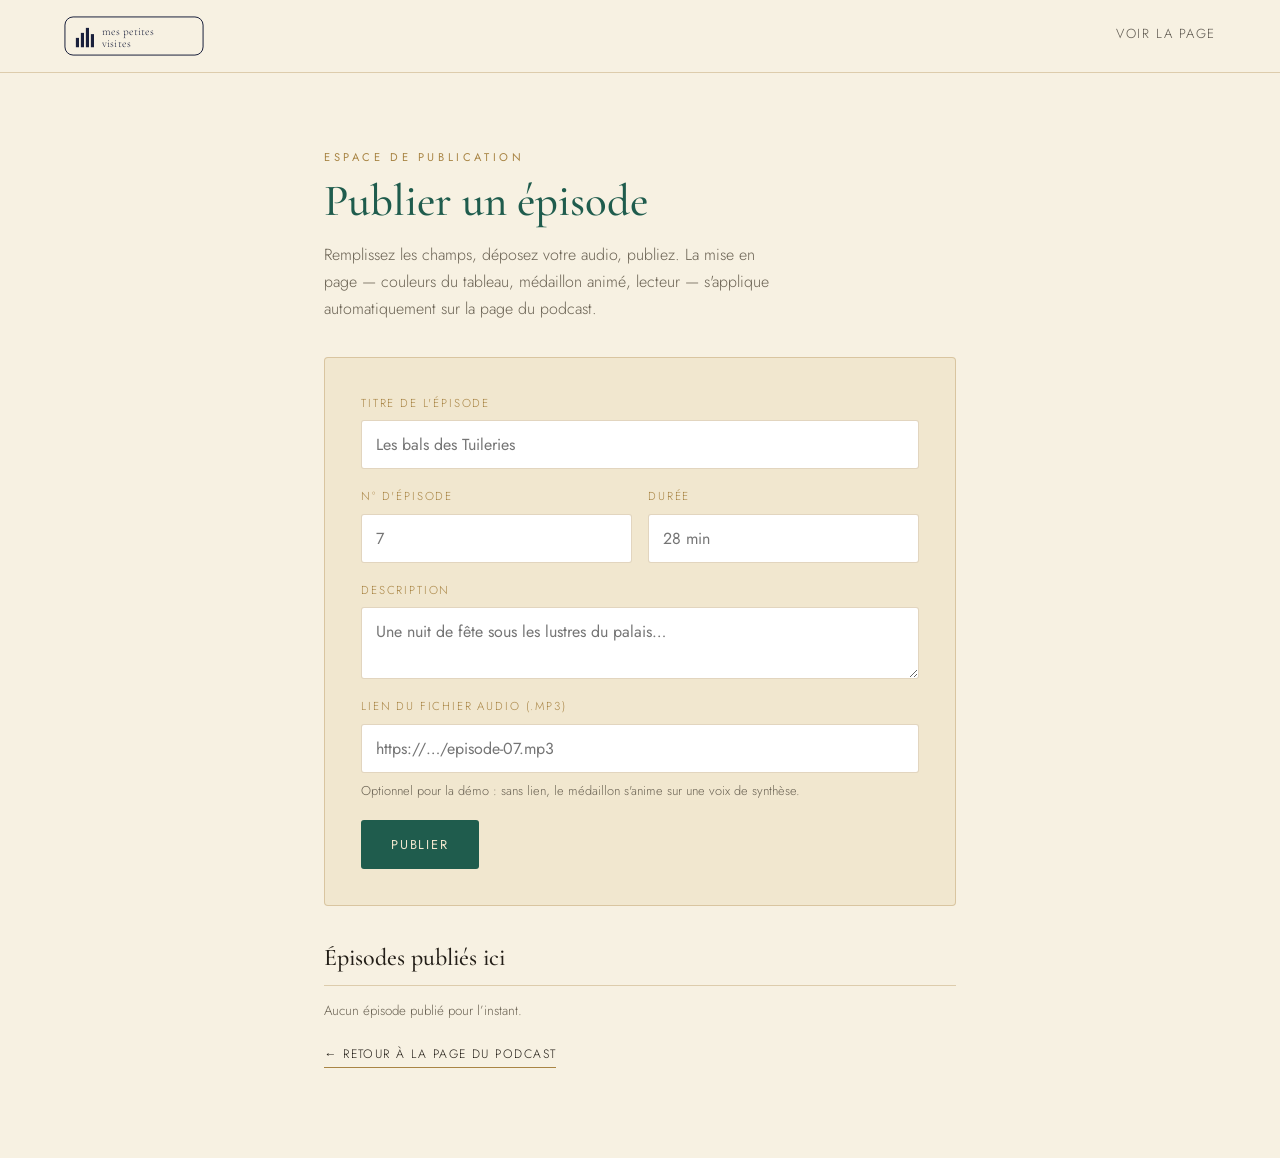
==== admin.html @ 1f438099 "Refonte éditoriale de la page Podcast autour du tableau Reprise complète : la page est conçue comme " ====
<!DOCTYPE html>
<html lang="fr">
<head>
  <meta charset="UTF-8" />
  <meta name="viewport" content="width=device-width, initial-scale=1.0" />
  <title>Espace de publication — Le Second Empire</title>
  <link rel="preconnect" href="https://fonts.googleapis.com" />
  <link rel="preconnect" href="https://fonts.gstatic.com" crossorigin />
  <link href="https://fonts.googleapis.com/css2?family=Cormorant+Garamond:ital,wght@0,400;0,500;0,600&family=Jost:wght@300;400;500&display=swap" rel="stylesheet" />
  <link rel="stylesheet" href="assets/css/styles.css" />
  <style>
    .wrap { max-width: 760px; margin: 0 auto; padding: clamp(28px, 5vw, 64px) var(--gutter) 90px; }
    .admin-h { font-family: var(--serif); font-size: clamp(2rem, 4vw, 2.8rem); color: var(--emerald); margin: 10px 0 8px; }
    .admin-sub { color: var(--ink-soft); max-width: 52ch; }
    .card { background: var(--ivory); border: 1px solid var(--rule); border-radius: 4px; padding: clamp(22px, 3vw, 36px); margin-top: 34px; }
    .fld { display: grid; gap: 7px; margin-bottom: 18px; }
    .fld label { font-family: var(--sans); font-size: .72rem; letter-spacing: .16em; text-transform: uppercase; color: var(--gold); }
    .fld input, .fld textarea { font-family: var(--sans); font-size: 1rem; color: var(--ink); background: #fff; border: 1px solid var(--rule); border-radius: 3px; padding: 12px 14px; resize: vertical; }
    .fld input:focus, .fld textarea:focus { outline: none; border-color: var(--gold); }
    .two { display: grid; grid-template-columns: 1fr 1fr; gap: 16px; }
    .hint { font-size: .8rem; color: var(--ink-soft); margin: 0; }
    .submit { font-family: var(--sans); letter-spacing: .14em; text-transform: uppercase; font-size: .8rem; cursor: pointer; border: 0; background: var(--emerald); color: var(--ivory); padding: 15px 30px; border-radius: 3px; transition: background .2s; }
    .submit:hover { background: var(--emerald-2); }
    .done { background: var(--emerald); color: var(--ivory); padding: 14px 18px; border-radius: 3px; margin-top: 18px; display: none; }
    .done a { color: var(--gold-2); border-bottom: 1px solid var(--gold-2); }
    .pub { margin-top: 40px; }
    .pub h2 { font-family: var(--serif); font-size: 1.5rem; color: var(--ink); }
    .pub ul { list-style: none; padding: 0; margin: 14px 0 0; }
    .pub li { display: flex; align-items: center; justify-content: space-between; gap: 16px; padding: 14px 0; border-top: 1px solid var(--rule); }
    .pub li span em { font-family: var(--serif); font-style: italic; font-size: 1.1rem; color: var(--ink); }
    .pub li small { color: var(--ink-soft); }
    .rm { background: none; border: 1px solid var(--rule); color: var(--ink-soft); border-radius: 3px; padding: 6px 12px; cursor: pointer; font-size: .78rem; }
    .rm:hover { border-color: var(--terracotta); color: var(--terracotta); }
    .back { display: inline-block; margin-top: 8px; font-family: var(--sans); letter-spacing: .12em; text-transform: uppercase; font-size: .76rem; color: var(--ink); border-bottom: 1px solid var(--gold); padding-bottom: 2px; }
  </style>
</head>
<body>
  <header class="masthead">
    <a href="index.html" aria-label="mes petites visites">
      <svg class="logo" viewBox="0 0 224 64" role="img" aria-label="mes petites visites">
        <rect x="1.5" y="1.5" width="221" height="61" rx="13" fill="none" stroke="currentColor" stroke-width="1.6"/>
        <g fill="currentColor"><rect x="19" y="35" width="5" height="15"/><rect x="27" y="27" width="5" height="23"/><rect x="35" y="19" width="5" height="31"/><rect x="43" y="29" width="5" height="21"/></g>
        <text class="w" x="60" y="31" font-size="18">mes petites</text>
        <text class="w" x="60" y="49" font-size="18" letter-spacing="0.5">visites</text>
      </svg>
    </a>
    <nav class="mainnav"><a href="index.html">Voir la page</a></nav>
  </header>

  <main class="wrap">
    <p class="label">Espace de publication</p>
    <h1 class="admin-h">Publier un épisode</h1>
    <p class="admin-sub">Remplissez les champs, déposez votre audio, publiez. La mise en page — couleurs du tableau, médaillon animé, lecteur — s'applique automatiquement sur la page du podcast.</p>

    <form class="card" id="form">
      <div class="fld">
        <label for="a-title">Titre de l'épisode</label>
        <input id="a-title" required placeholder="Les bals des Tuileries" />
      </div>
      <div class="two">
        <div class="fld"><label for="a-number">N° d'épisode</label><input id="a-number" type="number" min="1" placeholder="7" /></div>
        <div class="fld"><label for="a-duration">Durée</label><input id="a-duration" placeholder="28 min" /></div>
      </div>
      <div class="fld">
        <label for="a-desc">Description</label>
        <textarea id="a-desc" rows="2" placeholder="Une nuit de fête sous les lustres du palais…"></textarea>
      </div>
      <div class="fld">
        <label for="a-audio">Lien du fichier audio (.mp3)</label>
        <input id="a-audio" type="url" placeholder="https://…/episode-07.mp3" />
        <p class="hint">Optionnel pour la démo : sans lien, le médaillon s'anime sur une voix de synthèse.</p>
      </div>
      <button class="submit" type="submit">Publier</button>
      <div class="done" id="done">Épisode publié. <a href="index.html#episodes">Voir sur la page →</a></div>
    </form>

    <section class="pub">
      <h2>Épisodes publiés ici</h2>
      <ul id="pub-list"></ul>
      <a class="back" href="index.html">← Retour à la page du podcast</a>
    </section>
  </main>

  <script src="assets/js/episodes.js"></script>
  <script>
    const KEY = "mpv_episodes";
    const get = () => { try { return JSON.parse(localStorage.getItem(KEY) || "[]"); } catch (e) { return []; } };
    const set = (a) => localStorage.setItem(KEY, JSON.stringify(a));

    function renderList() {
      const list = document.getElementById("pub-list");
      const eps = get();
      list.innerHTML = eps.length ? "" : '<li><small>Aucun épisode publié pour l’instant.</small></li>';
      eps.forEach((ep, i) => {
        const li = document.createElement("li");
        li.innerHTML = `<span><em>${ep.title}</em> <small>— ép. ${ep.number} · ${ep.duration || "—"}</small></span>`;
        const b = document.createElement("button"); b.className = "rm"; b.textContent = "Retirer";
        b.onclick = () => { const a = get(); a.splice(i, 1); set(a); renderList(); };
        li.appendChild(b); list.appendChild(li);
      });
    }

    document.getElementById("form").addEventListener("submit", (e) => {
      e.preventDefault();
      const eps = get();
      const nextNum = (Math.max(0, ...window.PODCAST_EPISODES.map(x => x.number), ...eps.map(x => x.number)) + 1);
      const ep = {
        number: parseInt(document.getElementById("a-number").value, 10) || nextNum,
        title: document.getElementById("a-title").value.trim() || "Nouvel épisode",
        duration: document.getElementById("a-duration").value.trim() || "—",
        date: new Date().toISOString().slice(0, 10),
        description: document.getElementById("a-desc").value.trim() || "Épisode publié — le design s'est appliqué automatiquement.",
        audio: document.getElementById("a-audio").value.trim()
      };
      eps.unshift(ep); set(eps);
      e.target.reset();
      document.getElementById("done").style.display = "block";
      renderList();
    });
    renderList();
  </script>
</body>
</html>
---- assets/css/styles.css ----
/* =================================================================
   Le Second Empire — podcast · mes petites visites
   -----------------------------------------------------------------
   Parti pris : une revue d'art. Le tableau de Winterhalter
   (« L'Impératrice Eugénie entourée de ses dames d'honneur », 1855)
   est la pièce maîtresse ; la palette est échantillonnée dessus.
   Filets d'or, grands blancs, sérif à fort contraste : on cherche
   l'objet imprimé, pas la page « modèle ».
   ================================================================= */

:root {
  /* Couleurs prélevées sur le tableau */
  --forest:      #15271F;  /* fond sombre du tableau */
  --emerald:     #1F5C4D;  /* la robe centrale */
  --emerald-2:   #2C7A63;
  --ivory:       #F1E7CF;  /* les robes claires */
  --paper:       #F7F1E2;  /* le papier de la revue */
  --rose:        #D38C8C;  /* les robes roses */
  --blue:        #5B7FA6;  /* les rubans */
  --gold:        #A98545;
  --gold-2:      #C9A968;
  --ink:         #241F18;
  --ink-soft:    #6A6253;

  /* Rappels de la charte du site */
  --navy:        #1A203C;
  --terracotta:  #B54144;

  --serif:  "Cormorant Garamond", Georgia, "Times New Roman", serif;
  --sans:   "Jost", "Helvetica Neue", Arial, sans-serif;

  --rule:   rgba(169,133,69,.34);   /* filet d'or */
  --gutter: clamp(20px, 5vw, 84px);
  --maxw:   1240px;

  /* La toile de Winterhalter. Déposer le fichier dans assets/img/.
     Absente, le hero retombe proprement sur le vert sombre du tableau. */
  --painting: url("../img/eugenie.jpg");
}

* { box-sizing: border-box; }
html { -webkit-text-size-adjust: 100%; }
body {
  margin: 0;
  font-family: var(--sans);
  font-weight: 300;
  color: var(--ink);
  background: var(--paper);
  line-height: 1.7;
  -webkit-font-smoothing: antialiased;
  text-rendering: optimizeLegibility;
}
img { max-width: 100%; display: block; }
a { color: inherit; text-decoration: none; }
h1, h2, h3 { font-family: var(--serif); font-weight: 500; line-height: 1.04; margin: 0; }

.label {
  font-family: var(--sans);
  font-weight: 400;
  text-transform: uppercase;
  letter-spacing: .32em;
  font-size: .7rem;
  color: var(--gold);
}

.rule { height: 1px; background: var(--rule); border: 0; }

/* svg icônes */
.ico { width: 1em; height: 1em; fill: currentColor; display: inline-block; vertical-align: -.08em; }

/* ===================== Masthead ===================== */
.masthead {
  position: sticky; top: 0; z-index: 50;
  display: flex; align-items: center; justify-content: space-between;
  padding: 16px var(--gutter);
  background: var(--paper);
  border-bottom: 1px solid var(--rule);
}
.masthead.is-scrolled { box-shadow: 0 1px 0 rgba(36,31,24,.04); }
.logo { color: var(--navy); display: block; height: 40px; width: auto; }
.logo .w { font-family: var(--serif); fill: var(--navy); }
.mainnav { display: flex; gap: clamp(18px, 3vw, 40px); align-items: baseline; }
.mainnav a {
  font-family: var(--sans); font-size: .82rem; letter-spacing: .12em;
  text-transform: uppercase; color: var(--ink); opacity: .72; transition: opacity .25s;
  padding-bottom: 2px; border-bottom: 1px solid transparent;
}
.mainnav a:hover { opacity: 1; border-color: var(--gold); }

/* ===================== Hero ===================== */
.hero {
  position: relative;
  display: grid;
  grid-template-columns: minmax(340px, 460px) 1fr;
  min-height: calc(100vh - 73px);
}
.hero__panel {
  background: var(--ivory);
  border-right: 1px solid var(--rule);
  padding: clamp(40px, 6vw, 96px) clamp(28px, 4vw, 64px);
  display: flex; flex-direction: column; justify-content: center;
  position: relative; z-index: 2;
}
.hero__kicker { margin: 0 0 26px; }
.hero__title {
  font-size: clamp(3rem, 7vw, 5.4rem);
  letter-spacing: -.01em;
  color: var(--emerald);
}
.hero__title .yr { display: block; font-size: .28em; letter-spacing: .42em; color: var(--gold);
  text-transform: uppercase; margin-top: 22px; font-family: var(--sans); }
.hero__dek {
  font-family: var(--serif); font-size: clamp(1.25rem, 1.9vw, 1.55rem);
  font-style: italic; color: var(--ink); margin: 28px 0 0; max-width: 34ch; font-weight: 400;
}
.hero__cta { margin-top: 38px; }
.hero__art {
  position: relative;
  background: var(--forest) center 28% / cover no-repeat;
  background-image:
    linear-gradient(180deg, rgba(21,39,31,0) 55%, rgba(21,39,31,.55) 100%),
    var(--painting, none);
}
.hero__credit {
  position: absolute; left: 0; right: 0; bottom: 0;
  padding: 18px clamp(20px, 3vw, 40px);
  color: rgba(241,231,207,.82);
  font-size: .72rem; letter-spacing: .08em;
}
.hero__credit em { font-style: italic; }

/* lien « écouter » fin, souligné d'or */
.listen {
  display: inline-flex; align-items: center; gap: 14px;
  font-family: var(--sans); font-size: .82rem; letter-spacing: .18em; text-transform: uppercase;
  color: var(--ink); background: none; border: 0; cursor: pointer; padding: 0;
}
.listen__disc {
  width: 46px; height: 46px; border-radius: 50%;
  display: grid; place-items: center; flex: none;
  border: 1px solid var(--gold); color: var(--emerald);
  font-size: 1.1rem; transition: background .25s, color .25s;
}
.listen:hover .listen__disc { background: var(--emerald); color: var(--ivory); border-color: var(--emerald); }
.listen__txt { border-bottom: 1px solid var(--gold); padding-bottom: 3px; }

/* ===================== Manifeste ===================== */
.manifesto { padding: clamp(72px, 11vw, 150px) var(--gutter); }
.manifesto__inner { max-width: 760px; margin: 0 auto; text-align: center; }
.manifesto__lead {
  font-family: var(--serif); font-weight: 400;
  font-size: clamp(1.7rem, 3.4vw, 2.6rem); line-height: 1.32; color: var(--ink);
}
.manifesto__lead em { color: var(--emerald); }
.manifesto__sep { width: 56px; height: 1px; background: var(--gold); margin: 40px auto 0; }

/* ===================== Feature (à l'écoute) ===================== */
.feature {
  background:
    radial-gradient(120% 80% at 15% 0%, #1d3a2f 0%, var(--forest) 70%);
  color: var(--ivory);
  padding: clamp(60px, 9vw, 120px) var(--gutter);
}
.feature__inner {
  max-width: var(--maxw); margin: 0 auto;
  display: grid; grid-template-columns: minmax(260px, 380px) 1fr;
  gap: clamp(36px, 6vw, 90px); align-items: center;
}
.cameo {
  position: relative; margin: 0;
  width: 100%; aspect-ratio: 1; max-width: 380px; justify-self: center;
}
.cameo canvas { width: 100%; height: 100%; display: block; }
.feature__kicker { color: var(--gold-2); }
.feature__title {
  font-size: clamp(2rem, 4vw, 3.2rem); font-style: italic; margin: 18px 0 0; color: var(--ivory);
}
.feature__meta { font-family: var(--sans); letter-spacing: .16em; text-transform: uppercase;
  font-size: .74rem; color: rgba(241,231,207,.6); margin: 16px 0 0; }
.feature__dek { color: rgba(241,231,207,.85); margin: 26px 0 34px; max-width: 46ch; }
.feature .listen { color: var(--ivory); }
.feature .listen__disc { border-color: var(--gold-2); color: var(--gold-2); }
.feature .listen:hover .listen__disc { background: var(--gold-2); color: var(--forest); }
.feature .listen__txt { border-color: var(--gold-2); }

/* ===================== Épisodes (index) ===================== */
.episodes { padding: clamp(64px, 9vw, 130px) var(--gutter); }
.episodes__head { max-width: var(--maxw); margin: 0 auto 8px; }
.episodes__title { font-size: clamp(2.2rem, 4.4vw, 3.4rem); color: var(--ink); margin: 14px 0 0; }
.index { max-width: var(--maxw); margin: 40px auto 0; list-style: none; padding: 0; }
.entry {
  display: grid;
  grid-template-columns: 84px 1fr auto auto;
  gap: clamp(16px, 3vw, 40px);
  align-items: center;
  padding: clamp(22px, 3vw, 34px) 0;
  border-top: 1px solid var(--rule);
}
.index .entry:last-child { border-bottom: 1px solid var(--rule); }
.entry__num { font-family: var(--serif); font-size: 2.4rem; color: var(--gold); font-weight: 400; line-height: 1; }
.entry__num canvas { width: 64px; height: 64px; display: none; }
.entry.is-playing .entry__num span { display: none; }
.entry.is-playing .entry__num canvas { display: block; }
.entry__title { font-family: var(--serif); font-style: italic; font-size: clamp(1.4rem, 2.4vw, 1.95rem); color: var(--ink); }
.entry__dek { font-size: .92rem; color: var(--ink-soft); margin: 6px 0 0; max-width: 60ch; }
.entry__dur { font-family: var(--sans); letter-spacing: .12em; text-transform: uppercase; font-size: .74rem; color: var(--ink-soft); white-space: nowrap; }
.entry__play {
  width: 50px; height: 50px; border-radius: 50%; flex: none; cursor: pointer;
  border: 1px solid var(--gold); background: transparent; color: var(--emerald);
  display: grid; place-items: center; font-size: 1.1rem; transition: background .25s, color .25s, transform .2s;
}
.entry__play:hover { background: var(--emerald); color: var(--ivory); transform: scale(1.05); }
.entry.is-playing .entry__play { background: var(--terracotta); border-color: var(--terracotta); color: #fff; }
.entry.is-new { animation: entryIn .7s cubic-bezier(.2,.8,.2,1); }
@keyframes entryIn { from { opacity: 0; transform: translateY(14px); } to { opacity: 1; transform: none; } }

/* ===================== S'abonner ===================== */
.subscribe { background: var(--ivory); border-top: 1px solid var(--rule); padding: clamp(56px, 8vw, 110px) var(--gutter); text-align: center; }
.subscribe__title { font-size: clamp(2rem, 4vw, 3rem); color: var(--emerald); margin: 14px 0 0; }
.platforms { margin: 36px 0 0; display: inline-flex; flex-wrap: wrap; gap: 0; align-items: center; justify-content: center; }
.platforms a {
  font-family: var(--sans); letter-spacing: .14em; text-transform: uppercase; font-size: .8rem;
  color: var(--ink); padding: 6px 26px; position: relative; transition: color .2s;
}
.platforms a + a::before { content: ""; position: absolute; left: 0; top: 50%; width: 1px; height: 14px; background: var(--rule); transform: translateY(-50%); }
.platforms a:hover { color: var(--gold); }

/* ===================== Footer ===================== */
.footer { background: var(--navy); color: rgba(241,231,207,.62); padding: 54px var(--gutter) 120px; }
.footer__inner { max-width: var(--maxw); margin: 0 auto; display: flex; flex-wrap: wrap; gap: 18px 40px; justify-content: space-between; align-items: baseline; }
.footer__brand { font-family: var(--serif); font-size: 1.5rem; color: var(--ivory); }
.footer__note { font-size: .74rem; letter-spacing: .06em; max-width: 52ch; }
.footer a { color: var(--gold-2); }

/* ===================== Lecteur ===================== */
.player {
  position: fixed; left: 0; right: 0; bottom: 0; z-index: 60;
  display: grid; grid-template-columns: auto auto auto 1fr auto auto; align-items: center;
  gap: clamp(12px, 2vw, 22px);
  padding: 12px clamp(16px, 3vw, 34px);
  background: var(--forest);
  border-top: 1px solid var(--rule);
  color: var(--ivory);
}
.player[hidden] { display: none; }
.player__disc { width: 50px; height: 50px; border-radius: 50%; overflow: hidden; flex: none; background: #0f1d16; }
.player__disc canvas { width: 100%; height: 100%; display: block; }
.player__info { min-width: 0; }
.player__title { font-family: var(--serif); font-style: italic; font-size: 1.05rem; margin: 0; white-space: nowrap; overflow: hidden; text-overflow: ellipsis; }
.player__meta { font-family: var(--sans); font-size: .68rem; letter-spacing: .14em; text-transform: uppercase; color: rgba(241,231,207,.55); margin: 2px 0 0; }
.player__toggle { width: 46px; height: 46px; border-radius: 50%; border: 1px solid var(--gold-2); background: transparent; color: var(--gold-2); cursor: pointer; display: grid; place-items: center; font-size: 1.05rem; transition: background .2s, color .2s; }
.player__toggle:hover { background: var(--gold-2); color: var(--forest); }
.player__wave { height: 46px; min-width: 60px; cursor: pointer; }
.player__wave canvas { width: 100%; height: 100%; display: block; }
.player__time { font-variant-numeric: tabular-nums; font-size: .82rem; color: rgba(241,231,207,.78); white-space: nowrap; }
.player__close { background: none; border: 0; color: rgba(241,231,207,.5); cursor: pointer; font-size: .95rem; }
.player__close:hover { color: var(--ivory); }

/* ===================== Révélation au défilement ===================== */
.reveal { opacity: 0; transform: translateY(20px); transition: opacity .8s ease, transform .8s cubic-bezier(.2,.8,.2,1); }
.reveal.is-in { opacity: 1; transform: none; }

/* ===================== Responsive ===================== */
@media (max-width: 900px) {
  .hero { grid-template-columns: 1fr; }
  .hero__art { min-height: 52vh; order: -1; }
  .hero__panel { border-right: 0; border-bottom: 1px solid var(--rule); }
  .feature__inner { grid-template-columns: 1fr; text-align: center; }
  .feature__dek { margin-left: auto; margin-right: auto; }
  .feature .listen { justify-content: center; }
  .entry { grid-template-columns: 56px 1fr auto; }
  .entry__num { font-size: 1.8rem; }
  .entry__dur { display: none; }
  .mainnav a:not(:last-child) { display: none; }
}
@media (max-width: 560px) {
  .player { grid-template-columns: auto auto 1fr auto; }
  .player__info, .player__time { display: none; }
}
@media (prefers-reduced-motion: reduce) {
  .reveal { opacity: 1; transform: none; transition: none; }
  * { scroll-behavior: auto; }
}
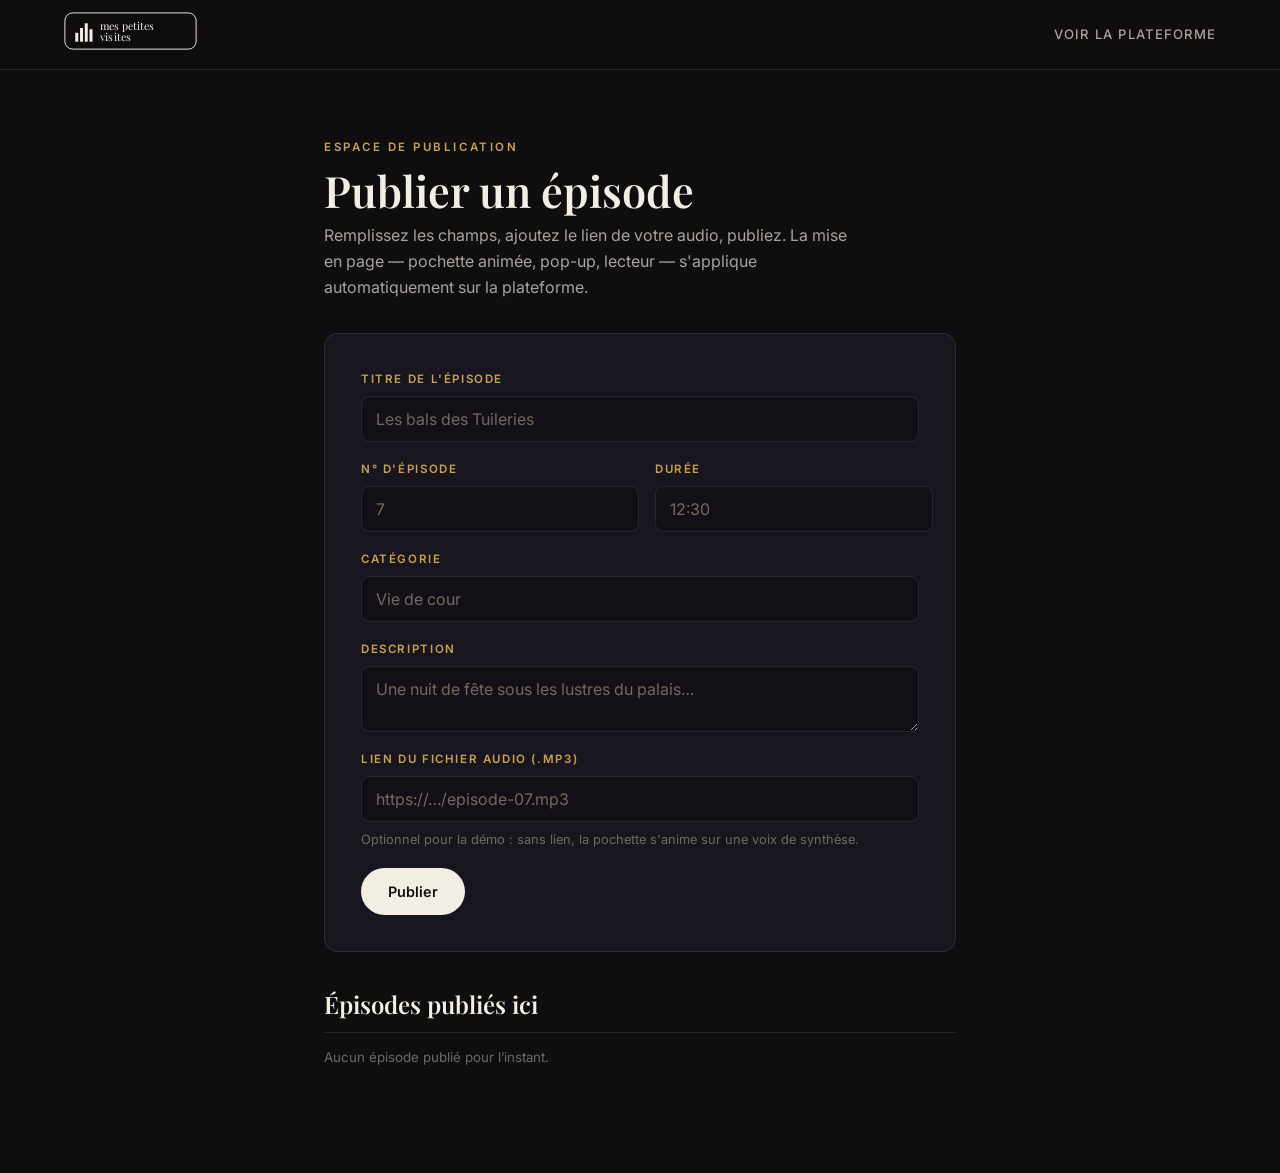
==== commit d7861cd3: "Refonte plateforme « cinémathèque » + pop-up d'écoute animé Reprise de l'ébauche fournie, nettement " ====
--- a/admin.html
+++ b/admin.html
@@ -6,78 +6,71 @@
   <title>Espace de publication — Le Second Empire</title>
   <link rel="preconnect" href="https://fonts.googleapis.com" />
   <link rel="preconnect" href="https://fonts.gstatic.com" crossorigin />
-  <link href="https://fonts.googleapis.com/css2?family=Cormorant+Garamond:ital,wght@0,400;0,500;0,600&family=Jost:wght@300;400;500&display=swap" rel="stylesheet" />
+  <link href="https://fonts.googleapis.com/css2?family=Playfair+Display:ital,wght@0,500;0,600&family=Inter:wght@400;500;600;700&display=swap" rel="stylesheet" />
   <link rel="stylesheet" href="assets/css/styles.css" />
   <style>
-    .wrap { max-width: 760px; margin: 0 auto; padding: clamp(28px, 5vw, 64px) var(--gutter) 90px; }
-    .admin-h { font-family: var(--serif); font-size: clamp(2rem, 4vw, 2.8rem); color: var(--emerald); margin: 10px 0 8px; }
-    .admin-sub { color: var(--ink-soft); max-width: 52ch; }
-    .card { background: var(--ivory); border: 1px solid var(--rule); border-radius: 4px; padding: clamp(22px, 3vw, 36px); margin-top: 34px; }
+    body { padding-top: 90px; }
+    .wrap { max-width: 760px; margin: 0 auto; padding: clamp(20px, 4vw, 48px) var(--gutter) 90px; }
+    .admin-h { font-family: var(--art); font-size: clamp(2rem, 4vw, 2.7rem); color: var(--text); margin: 10px 0 8px; }
+    .admin-sub { color: var(--text-2); max-width: 54ch; }
+    .card-form { background: var(--surface); border: 1px solid var(--line-2); border-radius: 14px; padding: clamp(22px, 3vw, 36px); margin-top: 32px; }
     .fld { display: grid; gap: 7px; margin-bottom: 18px; }
-    .fld label { font-family: var(--sans); font-size: .72rem; letter-spacing: .16em; text-transform: uppercase; color: var(--gold); }
-    .fld input, .fld textarea { font-family: var(--sans); font-size: 1rem; color: var(--ink); background: #fff; border: 1px solid var(--rule); border-radius: 3px; padding: 12px 14px; resize: vertical; }
+    .fld label { font-family: var(--ui); font-size: .72rem; letter-spacing: .14em; text-transform: uppercase; color: var(--gold); font-weight: 600; }
+    .fld input, .fld textarea { font-family: var(--ui); font-size: 1rem; color: var(--text); background: var(--bg-2); border: 1px solid var(--line-2); border-radius: 8px; padding: 12px 14px; resize: vertical; }
     .fld input:focus, .fld textarea:focus { outline: none; border-color: var(--gold); }
+    .fld input::placeholder, .fld textarea::placeholder { color: var(--text-3); }
     .two { display: grid; grid-template-columns: 1fr 1fr; gap: 16px; }
-    .hint { font-size: .8rem; color: var(--ink-soft); margin: 0; }
-    .submit { font-family: var(--sans); letter-spacing: .14em; text-transform: uppercase; font-size: .8rem; cursor: pointer; border: 0; background: var(--emerald); color: var(--ivory); padding: 15px 30px; border-radius: 3px; transition: background .2s; }
-    .submit:hover { background: var(--emerald-2); }
-    .done { background: var(--emerald); color: var(--ivory); padding: 14px 18px; border-radius: 3px; margin-top: 18px; display: none; }
+    .hint { font-size: .8rem; color: var(--text-3); margin: 0; }
+    .done { display: none; margin-top: 18px; background: rgba(62,158,132,.15); border: 1px solid var(--emerald); color: var(--text); padding: 14px 18px; border-radius: 8px; }
     .done a { color: var(--gold-2); border-bottom: 1px solid var(--gold-2); }
     .pub { margin-top: 40px; }
-    .pub h2 { font-family: var(--serif); font-size: 1.5rem; color: var(--ink); }
+    .pub h2 { font-family: var(--art); font-size: 1.5rem; color: var(--text); }
     .pub ul { list-style: none; padding: 0; margin: 14px 0 0; }
-    .pub li { display: flex; align-items: center; justify-content: space-between; gap: 16px; padding: 14px 0; border-top: 1px solid var(--rule); }
-    .pub li span em { font-family: var(--serif); font-style: italic; font-size: 1.1rem; color: var(--ink); }
-    .pub li small { color: var(--ink-soft); }
-    .rm { background: none; border: 1px solid var(--rule); color: var(--ink-soft); border-radius: 3px; padding: 6px 12px; cursor: pointer; font-size: .78rem; }
-    .rm:hover { border-color: var(--terracotta); color: var(--terracotta); }
-    .back { display: inline-block; margin-top: 8px; font-family: var(--sans); letter-spacing: .12em; text-transform: uppercase; font-size: .76rem; color: var(--ink); border-bottom: 1px solid var(--gold); padding-bottom: 2px; }
+    .pub li { display: flex; align-items: center; justify-content: space-between; gap: 16px; padding: 14px 0; border-top: 1px solid var(--line-2); }
+    .pub li em { font-family: var(--art); font-style: italic; font-size: 1.1rem; color: var(--text); }
+    .pub li small { color: var(--text-3); }
+    .rm { background: none; border: 1px solid var(--line-2); color: var(--text-2); border-radius: 8px; padding: 7px 13px; cursor: pointer; font-size: .78rem; font-family: var(--ui); }
+    .rm:hover { border-color: #c0584f; color: #e08a82; }
   </style>
 </head>
 <body>
-  <header class="masthead">
-    <a href="index.html" aria-label="mes petites visites">
-      <svg class="logo" viewBox="0 0 224 64" role="img" aria-label="mes petites visites">
+  <nav class="navbar is-scrolled">
+    <a class="navbar__logo" href="index.html" aria-label="mes petites visites">
+      <svg viewBox="0 0 224 64" role="img" aria-label="mes petites visites">
         <rect x="1.5" y="1.5" width="221" height="61" rx="13" fill="none" stroke="currentColor" stroke-width="1.6"/>
         <g fill="currentColor"><rect x="19" y="35" width="5" height="15"/><rect x="27" y="27" width="5" height="23"/><rect x="35" y="19" width="5" height="31"/><rect x="43" y="29" width="5" height="21"/></g>
-        <text class="w" x="60" y="31" font-size="18">mes petites</text>
-        <text class="w" x="60" y="49" font-size="18" letter-spacing="0.5">visites</text>
+        <text x="60" y="31" font-size="18" fill="currentColor" font-family="Playfair Display, serif">mes petites</text>
+        <text x="60" y="49" font-size="18" fill="currentColor" font-family="Playfair Display, serif" letter-spacing="0.5">visites</text>
       </svg>
     </a>
-    <nav class="mainnav"><a href="index.html">Voir la page</a></nav>
-  </header>
+    <div class="navbar__links"><a href="index.html">Voir la plateforme</a></div>
+  </nav>
 
   <main class="wrap">
-    <p class="label">Espace de publication</p>
+    <p class="eyebrow">Espace de publication</p>
     <h1 class="admin-h">Publier un épisode</h1>
-    <p class="admin-sub">Remplissez les champs, déposez votre audio, publiez. La mise en page — couleurs du tableau, médaillon animé, lecteur — s'applique automatiquement sur la page du podcast.</p>
+    <p class="admin-sub">Remplissez les champs, ajoutez le lien de votre audio, publiez. La mise en page — pochette animée, pop-up, lecteur — s'applique automatiquement sur la plateforme.</p>
 
-    <form class="card" id="form">
-      <div class="fld">
-        <label for="a-title">Titre de l'épisode</label>
-        <input id="a-title" required placeholder="Les bals des Tuileries" />
-      </div>
+    <form class="card-form" id="form">
+      <div class="fld"><label for="a-title">Titre de l'épisode</label><input id="a-title" required placeholder="Les bals des Tuileries" /></div>
       <div class="two">
         <div class="fld"><label for="a-number">N° d'épisode</label><input id="a-number" type="number" min="1" placeholder="7" /></div>
-        <div class="fld"><label for="a-duration">Durée</label><input id="a-duration" placeholder="28 min" /></div>
+        <div class="fld"><label for="a-duration">Durée</label><input id="a-duration" placeholder="12:30" /></div>
       </div>
-      <div class="fld">
-        <label for="a-desc">Description</label>
-        <textarea id="a-desc" rows="2" placeholder="Une nuit de fête sous les lustres du palais…"></textarea>
-      </div>
+      <div class="fld"><label for="a-cat">Catégorie</label><input id="a-cat" placeholder="Vie de cour" /></div>
+      <div class="fld"><label for="a-desc">Description</label><textarea id="a-desc" rows="2" placeholder="Une nuit de fête sous les lustres du palais…"></textarea></div>
       <div class="fld">
         <label for="a-audio">Lien du fichier audio (.mp3)</label>
         <input id="a-audio" type="url" placeholder="https://…/episode-07.mp3" />
-        <p class="hint">Optionnel pour la démo : sans lien, le médaillon s'anime sur une voix de synthèse.</p>
+        <p class="hint">Optionnel pour la démo : sans lien, la pochette s'anime sur une voix de synthèse.</p>
       </div>
-      <button class="submit" type="submit">Publier</button>
-      <div class="done" id="done">Épisode publié. <a href="index.html#episodes">Voir sur la page →</a></div>
+      <button class="btn btn--solid" type="submit">Publier</button>
+      <div class="done" id="done">Épisode publié. <a href="index.html#episodes">Voir sur la plateforme →</a></div>
     </form>
 
     <section class="pub">
       <h2>Épisodes publiés ici</h2>
       <ul id="pub-list"></ul>
-      <a class="back" href="index.html">← Retour à la page du podcast</a>
     </section>
   </main>
 
@@ -86,36 +79,32 @@
     const KEY = "mpv_episodes";
     const get = () => { try { return JSON.parse(localStorage.getItem(KEY) || "[]"); } catch (e) { return []; } };
     const set = (a) => localStorage.setItem(KEY, JSON.stringify(a));
-
     function renderList() {
-      const list = document.getElementById("pub-list");
-      const eps = get();
+      const list = document.getElementById("pub-list"); const eps = get();
       list.innerHTML = eps.length ? "" : '<li><small>Aucun épisode publié pour l’instant.</small></li>';
       eps.forEach((ep, i) => {
         const li = document.createElement("li");
-        li.innerHTML = `<span><em>${ep.title}</em> <small>— ép. ${ep.number} · ${ep.duration || "—"}</small></span>`;
+        li.innerHTML = '<span><em>' + ep.title + '</em> <small>— ép. ' + ep.number + ' · ' + (ep.duration || "—") + '</small></span>';
         const b = document.createElement("button"); b.className = "rm"; b.textContent = "Retirer";
         b.onclick = () => { const a = get(); a.splice(i, 1); set(a); renderList(); };
         li.appendChild(b); list.appendChild(li);
       });
     }
-
     document.getElementById("form").addEventListener("submit", (e) => {
       e.preventDefault();
       const eps = get();
-      const nextNum = (Math.max(0, ...window.PODCAST_EPISODES.map(x => x.number), ...eps.map(x => x.number)) + 1);
-      const ep = {
+      const nextNum = Math.max(0, ...window.PODCAST_EPISODES.map(x => x.number), ...eps.map(x => x.number)) + 1;
+      eps.unshift({
         number: parseInt(document.getElementById("a-number").value, 10) || nextNum,
         title: document.getElementById("a-title").value.trim() || "Nouvel épisode",
-        duration: document.getElementById("a-duration").value.trim() || "—",
-        date: new Date().toISOString().slice(0, 10),
+        category: document.getElementById("a-cat").value.trim() || "Épisode",
+        duration: document.getElementById("a-duration").value.trim() || "12:00",
+        pos: Math.floor(Math.random() * 80) + 10,
         description: document.getElementById("a-desc").value.trim() || "Épisode publié — le design s'est appliqué automatiquement.",
         audio: document.getElementById("a-audio").value.trim()
-      };
-      eps.unshift(ep); set(eps);
-      e.target.reset();
-      document.getElementById("done").style.display = "block";
-      renderList();
+      });
+      set(eps); e.target.reset();
+      document.getElementById("done").style.display = "block"; renderList();
     });
     renderList();
   </script>
--- a/assets/css/styles.css
+++ b/assets/css/styles.css
@@ -1,283 +1,226 @@
 /* =================================================================
-   Le Second Empire — podcast · mes petites visites
-   -----------------------------------------------------------------
-   Parti pris : une revue d'art. Le tableau de Winterhalter
-   (« L'Impératrice Eugénie entourée de ses dames d'honneur », 1855)
-   est la pièce maîtresse ; la palette est échantillonnée dessus.
-   Filets d'or, grands blancs, sérif à fort contraste : on cherche
-   l'objet imprimé, pas la page « modèle ».
+   Le Second Empire — plateforme d'écoute · mes petites visites
+   Univers : cinémathèque sombre & premium. Le tableau de Winterhalter
+   en pièce maîtresse, palette or + émeraude prélevée sur l'œuvre.
+   Voir design-system/MASTER.md.
    ================================================================= */
 
 :root {
-  /* Couleurs prélevées sur le tableau */
-  --forest:      #15271F;  /* fond sombre du tableau */
-  --emerald:     #1F5C4D;  /* la robe centrale */
-  --emerald-2:   #2C7A63;
-  --ivory:       #F1E7CF;  /* les robes claires */
-  --paper:       #F7F1E2;  /* le papier de la revue */
-  --rose:        #D38C8C;  /* les robes roses */
-  --blue:        #5B7FA6;  /* les rubans */
-  --gold:        #A98545;
-  --gold-2:      #C9A968;
-  --ink:         #241F18;
-  --ink-soft:    #6A6253;
-
-  /* Rappels de la charte du site */
-  --navy:        #1A203C;
-  --terracotta:  #B54144;
-
-  --serif:  "Cormorant Garamond", Georgia, "Times New Roman", serif;
-  --sans:   "Jost", "Helvetica Neue", Arial, sans-serif;
-
-  --rule:   rgba(169,133,69,.34);   /* filet d'or */
-  --gutter: clamp(20px, 5vw, 84px);
-  --maxw:   1240px;
-
-  /* La toile de Winterhalter. Déposer le fichier dans assets/img/.
-     Absente, le hero retombe proprement sur le vert sombre du tableau. */
+  --bg:        #0E0D10;
+  --bg-2:      #121016;
+  --surface:   #17151D;
+  --surface-2: #1F1C26;
+  --line:      rgba(201,162,75,.22);
+  --line-2:    rgba(255,255,255,.09);
+  --gold:      #C9A24B;
+  --gold-2:    #E2C77E;
+  --emerald:   #3E9E84;
+  --text:      #F2EEE4;
+  --text-2:    #A8A299;
+  --text-3:    #6F6A60;
+
+  --ui:   "Inter", "Helvetica Neue", Arial, sans-serif;
+  --art:  "Playfair Display", Georgia, serif;
+
+  --gutter: clamp(20px, 5vw, 64px);
+  --maxw:   1320px;
+  --ease:   cubic-bezier(.22,.61,.36,1);
+
   --painting: url("../img/eugenie.jpg");
 }
 
-* { box-sizing: border-box; }
-html { -webkit-text-size-adjust: 100%; }
-body {
-  margin: 0;
-  font-family: var(--sans);
-  font-weight: 300;
-  color: var(--ink);
-  background: var(--paper);
-  line-height: 1.7;
-  -webkit-font-smoothing: antialiased;
-  text-rendering: optimizeLegibility;
-}
+* { margin: 0; padding: 0; box-sizing: border-box; }
+html { scroll-behavior: smooth; -webkit-text-size-adjust: 100%; }
+body { font-family: var(--ui); font-weight: 400; color: var(--text); background: var(--bg); line-height: 1.65; -webkit-font-smoothing: antialiased; overflow-x: hidden; }
 img { max-width: 100%; display: block; }
 a { color: inherit; text-decoration: none; }
-h1, h2, h3 { font-family: var(--serif); font-weight: 500; line-height: 1.04; margin: 0; }
-
-.label {
-  font-family: var(--sans);
-  font-weight: 400;
-  text-transform: uppercase;
-  letter-spacing: .32em;
-  font-size: .7rem;
-  color: var(--gold);
-}
-
-.rule { height: 1px; background: var(--rule); border: 0; }
-
-/* svg icônes */
-.ico { width: 1em; height: 1em; fill: currentColor; display: inline-block; vertical-align: -.08em; }
-
-/* ===================== Masthead ===================== */
-.masthead {
-  position: sticky; top: 0; z-index: 50;
-  display: flex; align-items: center; justify-content: space-between;
-  padding: 16px var(--gutter);
-  background: var(--paper);
-  border-bottom: 1px solid var(--rule);
-}
-.masthead.is-scrolled { box-shadow: 0 1px 0 rgba(36,31,24,.04); }
-.logo { color: var(--navy); display: block; height: 40px; width: auto; }
-.logo .w { font-family: var(--serif); fill: var(--navy); }
-.mainnav { display: flex; gap: clamp(18px, 3vw, 40px); align-items: baseline; }
-.mainnav a {
-  font-family: var(--sans); font-size: .82rem; letter-spacing: .12em;
-  text-transform: uppercase; color: var(--ink); opacity: .72; transition: opacity .25s;
-  padding-bottom: 2px; border-bottom: 1px solid transparent;
-}
-.mainnav a:hover { opacity: 1; border-color: var(--gold); }
+h1, h2, h3 { font-family: var(--art); font-weight: 600; line-height: 1.08; }
+:focus-visible { outline: 2px solid var(--gold-2); outline-offset: 3px; border-radius: 3px; }
+.ico { width: 1em; height: 1em; fill: currentColor; display: inline-block; vertical-align: -.1em; }
+
+.eyebrow { font-family: var(--ui); font-weight: 600; text-transform: uppercase; letter-spacing: .22em; font-size: .72rem; color: var(--gold); }
+.section-title { font-size: clamp(1.9rem, 4vw, 3rem); color: var(--text); }
+.section-note { color: var(--text-2); font-size: .95rem; max-width: 42ch; }
+.section-head { max-width: var(--maxw); margin: 0 auto; padding: 0 var(--gutter); display: flex; flex-wrap: wrap; justify-content: space-between; align-items: flex-end; gap: 20px; }
+
+/* ===================== Boutons ===================== */
+.btn { font-family: var(--ui); font-weight: 600; font-size: .9rem; display: inline-flex; align-items: center; gap: 10px; padding: 14px 26px; border-radius: 999px; cursor: pointer; border: 1px solid transparent; transition: transform .2s var(--ease), background .25s var(--ease), color .25s var(--ease), border-color .25s var(--ease); }
+.btn .ico { font-size: 1rem; }
+.btn--solid { background: var(--text); color: #14110b; }
+.btn--solid:hover { background: var(--gold-2); transform: translateY(-2px); }
+.btn--ghost { background: transparent; color: var(--text); border-color: var(--line-2); }
+.btn--ghost:hover { border-color: var(--gold); color: var(--gold-2); }
+
+/* ===================== Loader ===================== */
+.loader { position: fixed; inset: 0; z-index: 1000; display: grid; place-items: center; background: var(--bg); transition: opacity .8s var(--ease), transform .8s var(--ease); }
+.loader.is-open { opacity: 0; transform: scale(1.06); pointer-events: none; }
+.loader__brand { text-align: center; opacity: 0; transform: translateY(10px); animation: brandIn .9s var(--ease) .12s forwards; }
+.loader__logo { height: clamp(48px, 8vw, 70px); color: var(--text); }
+.loader__logo .w { font-family: var(--art); fill: var(--text); }
+.loader__rule { height: 1px; width: 0; background: var(--gold); margin: 20px auto 14px; animation: ruleGrow .8s var(--ease) .5s forwards; }
+.loader__sub { font-family: var(--ui); text-transform: uppercase; letter-spacing: .42em; font-size: .68rem; color: var(--gold); opacity: 0; animation: subIn .7s var(--ease) .75s forwards; }
+@keyframes brandIn { to { opacity: 1; transform: none; } }
+@keyframes ruleGrow { to { width: 172px; } }
+@keyframes subIn { to { opacity: .9; } }
+
+/* ===================== Navbar ===================== */
+.navbar { position: fixed; top: 0; left: 0; right: 0; z-index: 90; display: flex; align-items: center; justify-content: space-between; padding: 18px var(--gutter); transition: background .3s var(--ease), border-color .3s var(--ease), padding .3s var(--ease); border-bottom: 1px solid transparent; }
+.navbar.is-scrolled { background: rgba(14,13,16,.86); -webkit-backdrop-filter: blur(12px); backdrop-filter: blur(12px); border-color: var(--line-2); padding-top: 12px; padding-bottom: 12px; }
+.navbar__logo { color: var(--text); display: block; }
+.navbar__logo svg { height: 38px; width: auto; }
+.navbar__links { display: flex; align-items: center; gap: clamp(16px, 2.4vw, 32px); }
+.navbar__links a { font-size: .82rem; font-weight: 500; letter-spacing: .08em; text-transform: uppercase; color: var(--text-2); transition: color .2s var(--ease); }
+.navbar__links a:hover { color: var(--text); }
+.navbar__cta { border: 1px solid var(--gold); color: var(--gold-2) !important; padding: 9px 20px; border-radius: 999px; }
+.navbar__cta:hover { background: var(--gold); color: #14110b !important; }
 
 /* ===================== Hero ===================== */
-.hero {
-  position: relative;
-  display: grid;
-  grid-template-columns: minmax(340px, 460px) 1fr;
-  min-height: calc(100vh - 73px);
-}
-.hero__panel {
-  background: var(--ivory);
-  border-right: 1px solid var(--rule);
-  padding: clamp(40px, 6vw, 96px) clamp(28px, 4vw, 64px);
-  display: flex; flex-direction: column; justify-content: center;
-  position: relative; z-index: 2;
-}
-.hero__kicker { margin: 0 0 26px; }
-.hero__title {
-  font-size: clamp(3rem, 7vw, 5.4rem);
-  letter-spacing: -.01em;
-  color: var(--emerald);
-}
-.hero__title .yr { display: block; font-size: .28em; letter-spacing: .42em; color: var(--gold);
-  text-transform: uppercase; margin-top: 22px; font-family: var(--sans); }
-.hero__dek {
-  font-family: var(--serif); font-size: clamp(1.25rem, 1.9vw, 1.55rem);
-  font-style: italic; color: var(--ink); margin: 28px 0 0; max-width: 34ch; font-weight: 400;
-}
-.hero__cta { margin-top: 38px; }
-.hero__art {
-  position: relative;
-  background: var(--forest) center 28% / cover no-repeat;
-  background-image:
-    linear-gradient(180deg, rgba(21,39,31,0) 55%, rgba(21,39,31,.55) 100%),
-    var(--painting, none);
-}
-.hero__credit {
-  position: absolute; left: 0; right: 0; bottom: 0;
-  padding: 18px clamp(20px, 3vw, 40px);
-  color: rgba(241,231,207,.82);
-  font-size: .72rem; letter-spacing: .08em;
-}
-.hero__credit em { font-style: italic; }
-
-/* lien « écouter » fin, souligné d'or */
-.listen {
-  display: inline-flex; align-items: center; gap: 14px;
-  font-family: var(--sans); font-size: .82rem; letter-spacing: .18em; text-transform: uppercase;
-  color: var(--ink); background: none; border: 0; cursor: pointer; padding: 0;
-}
-.listen__disc {
-  width: 46px; height: 46px; border-radius: 50%;
-  display: grid; place-items: center; flex: none;
-  border: 1px solid var(--gold); color: var(--emerald);
-  font-size: 1.1rem; transition: background .25s, color .25s;
-}
-.listen:hover .listen__disc { background: var(--emerald); color: var(--ivory); border-color: var(--emerald); }
-.listen__txt { border-bottom: 1px solid var(--gold); padding-bottom: 3px; }
-
-/* ===================== Manifeste ===================== */
-.manifesto { padding: clamp(72px, 11vw, 150px) var(--gutter); }
-.manifesto__inner { max-width: 760px; margin: 0 auto; text-align: center; }
-.manifesto__lead {
-  font-family: var(--serif); font-weight: 400;
-  font-size: clamp(1.7rem, 3.4vw, 2.6rem); line-height: 1.32; color: var(--ink);
-}
-.manifesto__lead em { color: var(--emerald); }
-.manifesto__sep { width: 56px; height: 1px; background: var(--gold); margin: 40px auto 0; }
-
-/* ===================== Feature (à l'écoute) ===================== */
-.feature {
-  background:
-    radial-gradient(120% 80% at 15% 0%, #1d3a2f 0%, var(--forest) 70%);
-  color: var(--ivory);
-  padding: clamp(60px, 9vw, 120px) var(--gutter);
-}
-.feature__inner {
-  max-width: var(--maxw); margin: 0 auto;
-  display: grid; grid-template-columns: minmax(260px, 380px) 1fr;
-  gap: clamp(36px, 6vw, 90px); align-items: center;
-}
-.cameo {
-  position: relative; margin: 0;
-  width: 100%; aspect-ratio: 1; max-width: 380px; justify-self: center;
-}
-.cameo canvas { width: 100%; height: 100%; display: block; }
-.feature__kicker { color: var(--gold-2); }
-.feature__title {
-  font-size: clamp(2rem, 4vw, 3.2rem); font-style: italic; margin: 18px 0 0; color: var(--ivory);
-}
-.feature__meta { font-family: var(--sans); letter-spacing: .16em; text-transform: uppercase;
-  font-size: .74rem; color: rgba(241,231,207,.6); margin: 16px 0 0; }
-.feature__dek { color: rgba(241,231,207,.85); margin: 26px 0 34px; max-width: 46ch; }
-.feature .listen { color: var(--ivory); }
-.feature .listen__disc { border-color: var(--gold-2); color: var(--gold-2); }
-.feature .listen:hover .listen__disc { background: var(--gold-2); color: var(--forest); }
-.feature .listen__txt { border-color: var(--gold-2); }
-
-/* ===================== Épisodes (index) ===================== */
-.episodes { padding: clamp(64px, 9vw, 130px) var(--gutter); }
-.episodes__head { max-width: var(--maxw); margin: 0 auto 8px; }
-.episodes__title { font-size: clamp(2.2rem, 4.4vw, 3.4rem); color: var(--ink); margin: 14px 0 0; }
-.index { max-width: var(--maxw); margin: 40px auto 0; list-style: none; padding: 0; }
-.entry {
-  display: grid;
-  grid-template-columns: 84px 1fr auto auto;
-  gap: clamp(16px, 3vw, 40px);
-  align-items: center;
-  padding: clamp(22px, 3vw, 34px) 0;
-  border-top: 1px solid var(--rule);
-}
-.index .entry:last-child { border-bottom: 1px solid var(--rule); }
-.entry__num { font-family: var(--serif); font-size: 2.4rem; color: var(--gold); font-weight: 400; line-height: 1; }
-.entry__num canvas { width: 64px; height: 64px; display: none; }
-.entry.is-playing .entry__num span { display: none; }
-.entry.is-playing .entry__num canvas { display: block; }
-.entry__title { font-family: var(--serif); font-style: italic; font-size: clamp(1.4rem, 2.4vw, 1.95rem); color: var(--ink); }
-.entry__dek { font-size: .92rem; color: var(--ink-soft); margin: 6px 0 0; max-width: 60ch; }
-.entry__dur { font-family: var(--sans); letter-spacing: .12em; text-transform: uppercase; font-size: .74rem; color: var(--ink-soft); white-space: nowrap; }
-.entry__play {
-  width: 50px; height: 50px; border-radius: 50%; flex: none; cursor: pointer;
-  border: 1px solid var(--gold); background: transparent; color: var(--emerald);
-  display: grid; place-items: center; font-size: 1.1rem; transition: background .25s, color .25s, transform .2s;
-}
-.entry__play:hover { background: var(--emerald); color: var(--ivory); transform: scale(1.05); }
-.entry.is-playing .entry__play { background: var(--terracotta); border-color: var(--terracotta); color: #fff; }
-.entry.is-new { animation: entryIn .7s cubic-bezier(.2,.8,.2,1); }
-@keyframes entryIn { from { opacity: 0; transform: translateY(14px); } to { opacity: 1; transform: none; } }
-
-/* ===================== S'abonner ===================== */
-.subscribe { background: var(--ivory); border-top: 1px solid var(--rule); padding: clamp(56px, 8vw, 110px) var(--gutter); text-align: center; }
-.subscribe__title { font-size: clamp(2rem, 4vw, 3rem); color: var(--emerald); margin: 14px 0 0; }
-.platforms { margin: 36px 0 0; display: inline-flex; flex-wrap: wrap; gap: 0; align-items: center; justify-content: center; }
-.platforms a {
-  font-family: var(--sans); letter-spacing: .14em; text-transform: uppercase; font-size: .8rem;
-  color: var(--ink); padding: 6px 26px; position: relative; transition: color .2s;
-}
-.platforms a + a::before { content: ""; position: absolute; left: 0; top: 50%; width: 1px; height: 14px; background: var(--rule); transform: translateY(-50%); }
-.platforms a:hover { color: var(--gold); }
+.hero { position: relative; min-height: 100svh; display: flex; flex-direction: column; justify-content: flex-end; padding: 0 var(--gutter) clamp(56px, 9vh, 110px); overflow: hidden; }
+.hero__art { position: absolute; inset: 0; background: var(--painting) center 18% / cover no-repeat, var(--bg-2); transform: scale(1.08); animation: kenburns 24s ease-in-out infinite alternate; }
+@keyframes kenburns { from { transform: scale(1.06) translateY(0); } to { transform: scale(1.16) translateY(-2%); } }
+.hero__veil { position: absolute; inset: 0; background: linear-gradient(180deg, rgba(14,13,16,.55) 0%, rgba(14,13,16,.15) 32%, rgba(14,13,16,.72) 76%, var(--bg) 100%), radial-gradient(120% 80% at 50% 30%, transparent 40%, rgba(14,13,16,.45)); }
+.hero__inner { position: relative; z-index: 2; max-width: 760px; }
+.hero__eyebrow { font-family: var(--ui); font-weight: 600; text-transform: uppercase; letter-spacing: .26em; font-size: .8rem; color: var(--gold-2); }
+.hero__title { font-size: clamp(3rem, 9vw, 6.6rem); margin: 16px 0 0; letter-spacing: -.01em; text-shadow: 0 6px 40px rgba(0,0,0,.6); }
+.hero__lead { font-size: clamp(1.05rem, 1.6vw, 1.25rem); color: #e6e1d6; max-width: 54ch; margin: 22px 0 0; }
+.hero__actions { display: flex; flex-wrap: wrap; gap: 14px; margin-top: 34px; }
+.hero__scroll { position: absolute; left: 50%; bottom: 22px; transform: translateX(-50%); width: 26px; height: 42px; border: 1px solid var(--line-2); border-radius: 999px; display: grid; place-items: start center; padding-top: 8px; z-index: 2; }
+.hero__scroll span { width: 3px; height: 8px; border-radius: 2px; background: var(--gold-2); animation: scrolldot 1.8s var(--ease) infinite; }
+@keyframes scrolldot { 0% { opacity: 0; transform: translateY(0); } 40% { opacity: 1; } 100% { opacity: 0; transform: translateY(12px); } }
+
+/* ===================== À la une ===================== */
+.featured { padding: clamp(56px, 8vw, 100px) var(--gutter); }
+.featured__card { max-width: var(--maxw); margin: 0 auto; display: grid; grid-template-columns: 1.15fr 1fr; background: var(--surface); border: 1px solid var(--line-2); border-radius: 18px; overflow: hidden; }
+.featured__cover { background: var(--painting) center / cover no-repeat, var(--bg-2); min-height: 340px; }
+.featured__body { padding: clamp(28px, 4vw, 54px); display: flex; flex-direction: column; justify-content: center; gap: 14px; }
+.featured__title { font-size: clamp(1.8rem, 3.2vw, 2.8rem); }
+.featured__desc { color: var(--text-2); }
+.featured__body .btn { align-self: flex-start; margin-top: 10px; }
+
+/* ===================== Épisodes ===================== */
+.episodes { padding: clamp(40px, 6vw, 70px) 0 clamp(56px, 8vw, 100px); }
+.grid { max-width: var(--maxw); margin: 36px auto 0; padding: 0 var(--gutter); display: grid; grid-template-columns: repeat(auto-fill, minmax(290px, 1fr)); gap: clamp(20px, 2.4vw, 32px); }
+.card { background: var(--surface); border: 1px solid var(--line-2); border-radius: 14px; overflow: hidden; cursor: pointer; transition: transform .3s var(--ease), border-color .3s var(--ease), background .3s var(--ease); }
+.card:hover { transform: translateY(-6px); border-color: var(--line); background: var(--surface-2); }
+.card.is-playing { border-color: var(--gold); }
+.card__cover { position: relative; aspect-ratio: 16/10; background-color: var(--bg-2); background-size: cover; background-repeat: no-repeat; }
+.card__cover::after { content: ""; position: absolute; inset: 0; background: linear-gradient(180deg, transparent 45%, rgba(14,13,16,.85)); }
+.card__cat { position: absolute; z-index: 2; top: 12px; left: 12px; font-family: var(--ui); font-size: .66rem; font-weight: 600; text-transform: uppercase; letter-spacing: .12em; color: var(--gold-2); background: rgba(14,13,16,.6); border: 1px solid var(--line); padding: 5px 10px; border-radius: 999px; }
+.card__dur { position: absolute; z-index: 2; bottom: 12px; left: 12px; font-size: .74rem; font-weight: 600; color: var(--text); font-variant-numeric: tabular-nums; }
+.card__play { position: absolute; z-index: 2; bottom: 10px; right: 12px; width: 46px; height: 46px; border-radius: 50%; background: var(--text); color: #14110b; display: grid; place-items: center; font-size: 1.05rem; opacity: 0; transform: scale(.8) translateY(6px); transition: opacity .25s var(--ease), transform .25s var(--ease), background .2s; }
+.card:hover .card__play { opacity: 1; transform: none; }
+.card__play:hover { background: var(--gold-2); }
+.card.is-playing .card__play { opacity: 1; transform: none; background: var(--gold); }
+.card__body { padding: 18px 20px 22px; }
+.card__num { font-family: var(--ui); font-size: .68rem; font-weight: 600; text-transform: uppercase; letter-spacing: .14em; color: var(--text-3); }
+.card__title { font-size: 1.35rem; margin: 8px 0 8px; line-height: 1.18; }
+.card__desc { font-size: .9rem; color: var(--text-2); display: -webkit-box; -webkit-line-clamp: 2; -webkit-box-orient: vertical; overflow: hidden; }
+
+/* ===================== Tableau décrypté ===================== */
+.tableau { padding: clamp(56px, 8vw, 100px) 0; background: var(--bg-2); border-top: 1px solid var(--line-2); border-bottom: 1px solid var(--line-2); }
+.tableau__head { max-width: var(--maxw); margin: 0 auto 36px; padding: 0 var(--gutter); display: grid; gap: 12px; }
+.tableau__stage { max-width: var(--maxw); margin: 0 auto; padding: 0 var(--gutter); display: grid; grid-template-columns: 1.4fr 1fr; gap: clamp(24px, 4vw, 56px); align-items: center; }
+.tableau__art { position: relative; aspect-ratio: 4/3; background: var(--painting) center / cover no-repeat, var(--surface); border-radius: 12px; border: 1px solid var(--line); box-shadow: 0 30px 70px -30px rgba(0,0,0,.8); }
+.hotspot { position: absolute; width: 22px; height: 22px; transform: translate(-50%,-50%); border-radius: 50%; border: 2px solid var(--gold-2); background: rgba(201,162,75,.35); cursor: pointer; padding: 0; }
+.hotspot::after { content: ""; position: absolute; inset: -6px; border-radius: 50%; border: 1px solid var(--gold-2); opacity: .8; animation: ping 2.4s var(--ease) infinite; }
+.hotspot:hover, .hotspot.is-active { background: var(--gold); }
+.hotspot.is-active { box-shadow: 0 0 0 4px rgba(201,162,75,.3); }
+@keyframes ping { 0% { transform: scale(.7); opacity: .9; } 80%,100% { transform: scale(1.6); opacity: 0; } }
+.tableau__cap { background: var(--surface); border: 1px solid var(--line-2); border-radius: 12px; padding: clamp(22px, 3vw, 34px); min-height: 180px; }
+.tableau__cap h3 { font-size: 1.5rem; margin: 10px 0 12px; color: var(--text); }
+.tableau__cap p:last-child { color: var(--text-2); }
+.tableau__cap { opacity: .6; transition: opacity .3s var(--ease); }
+.tableau__cap.is-show { opacity: 1; }
+
+/* ===================== À propos ===================== */
+.about { padding: clamp(64px, 9vw, 120px) var(--gutter); }
+.about__inner { max-width: 820px; margin: 0 auto; text-align: center; }
+.about__lead { font-family: var(--art); font-size: clamp(1.6rem, 3vw, 2.3rem); line-height: 1.34; color: var(--text); margin-top: 18px; }
+.about__lead em { font-style: italic; color: var(--gold-2); }
+.about__stats { display: flex; flex-wrap: wrap; justify-content: center; gap: clamp(28px, 6vw, 64px); margin-top: 44px; }
+.about__stats strong { display: block; font-family: var(--art); font-size: 1.7rem; color: var(--gold-2); }
+.about__stats span { font-size: .76rem; letter-spacing: .14em; text-transform: uppercase; color: var(--text-3); }
+
+/* ===================== Abonnement ===================== */
+.subscribe { padding: clamp(56px, 8vw, 100px) var(--gutter); background: var(--bg-2); border-top: 1px solid var(--line-2); text-align: center; }
+.subscribe__inner { max-width: 640px; margin: 0 auto; }
+.subscribe .section-title { margin-top: 12px; }
+.subscribe__form { display: flex; gap: 10px; margin: 30px auto 22px; max-width: 480px; }
+.subscribe__form input { flex: 1; background: var(--surface); border: 1px solid var(--line-2); border-radius: 999px; padding: 14px 20px; color: var(--text); font-family: var(--ui); font-size: .95rem; }
+.subscribe__form input:focus { outline: none; border-color: var(--gold); }
+.subscribe__form .btn { flex: none; }
+.platforms { display: inline-flex; flex-wrap: wrap; justify-content: center; align-items: center; }
+.platforms a { font-size: .78rem; letter-spacing: .12em; text-transform: uppercase; color: var(--text-2); padding: 8px 22px; position: relative; transition: color .2s var(--ease); }
+.platforms a + a::before { content: ""; position: absolute; left: 0; top: 50%; width: 1px; height: 12px; background: var(--line-2); transform: translateY(-50%); }
+.platforms a:hover { color: var(--gold-2); }
 
 /* ===================== Footer ===================== */
-.footer { background: var(--navy); color: rgba(241,231,207,.62); padding: 54px var(--gutter) 120px; }
-.footer__inner { max-width: var(--maxw); margin: 0 auto; display: flex; flex-wrap: wrap; gap: 18px 40px; justify-content: space-between; align-items: baseline; }
-.footer__brand { font-family: var(--serif); font-size: 1.5rem; color: var(--ivory); }
-.footer__note { font-size: .74rem; letter-spacing: .06em; max-width: 52ch; }
-.footer a { color: var(--gold-2); }
-
-/* ===================== Lecteur ===================== */
-.player {
-  position: fixed; left: 0; right: 0; bottom: 0; z-index: 60;
-  display: grid; grid-template-columns: auto auto auto 1fr auto auto; align-items: center;
-  gap: clamp(12px, 2vw, 22px);
-  padding: 12px clamp(16px, 3vw, 34px);
-  background: var(--forest);
-  border-top: 1px solid var(--rule);
-  color: var(--ivory);
-}
-.player[hidden] { display: none; }
-.player__disc { width: 50px; height: 50px; border-radius: 50%; overflow: hidden; flex: none; background: #0f1d16; }
-.player__disc canvas { width: 100%; height: 100%; display: block; }
-.player__info { min-width: 0; }
-.player__title { font-family: var(--serif); font-style: italic; font-size: 1.05rem; margin: 0; white-space: nowrap; overflow: hidden; text-overflow: ellipsis; }
-.player__meta { font-family: var(--sans); font-size: .68rem; letter-spacing: .14em; text-transform: uppercase; color: rgba(241,231,207,.55); margin: 2px 0 0; }
-.player__toggle { width: 46px; height: 46px; border-radius: 50%; border: 1px solid var(--gold-2); background: transparent; color: var(--gold-2); cursor: pointer; display: grid; place-items: center; font-size: 1.05rem; transition: background .2s, color .2s; }
-.player__toggle:hover { background: var(--gold-2); color: var(--forest); }
-.player__wave { height: 46px; min-width: 60px; cursor: pointer; }
-.player__wave canvas { width: 100%; height: 100%; display: block; }
-.player__time { font-variant-numeric: tabular-nums; font-size: .82rem; color: rgba(241,231,207,.78); white-space: nowrap; }
-.player__close { background: none; border: 0; color: rgba(241,231,207,.5); cursor: pointer; font-size: .95rem; }
-.player__close:hover { color: var(--ivory); }
-
-/* ===================== Révélation au défilement ===================== */
-.reveal { opacity: 0; transform: translateY(20px); transition: opacity .8s ease, transform .8s cubic-bezier(.2,.8,.2,1); }
+.footer { padding: 52px var(--gutter) 120px; border-top: 1px solid var(--line-2); }
+.footer__inner { max-width: var(--maxw); margin: 0 auto; display: flex; flex-wrap: wrap; justify-content: space-between; gap: 18px 40px; align-items: baseline; }
+.footer__brand { font-family: var(--art); font-size: 1.5rem; color: var(--text); }
+.footer__tag { color: var(--text-3); font-size: .8rem; letter-spacing: .1em; text-transform: uppercase; }
+.footer__note { color: var(--text-3); font-size: .78rem; max-width: 50ch; }
+.footer em { color: var(--text-2); font-style: italic; }
+
+/* ===================== Pop-up ===================== */
+.modal { position: fixed; inset: 0; z-index: 200; display: grid; place-items: center; padding: clamp(14px, 3vw, 40px); }
+.modal[hidden] { display: none; }
+.modal__scrim { position: absolute; inset: 0; background: rgba(7,6,9,.7); -webkit-backdrop-filter: blur(8px); backdrop-filter: blur(8px); opacity: 0; transition: opacity .3s var(--ease); }
+.modal.is-open .modal__scrim { opacity: 1; }
+.modal__dialog { position: relative; width: min(1040px, 100%); max-height: 92vh; overflow: auto; background: var(--surface); border: 1px solid var(--line); border-radius: 20px; display: grid; grid-template-columns: 1.35fr 1fr; box-shadow: 0 50px 120px -30px rgba(0,0,0,.9); transform: translateY(24px) scale(.97); opacity: 0; transition: transform .35s var(--ease), opacity .35s var(--ease); }
+.modal.is-open .modal__dialog { transform: none; opacity: 1; }
+.modal__close { position: absolute; top: 14px; right: 14px; z-index: 3; width: 40px; height: 40px; border-radius: 50%; border: 1px solid var(--line-2); background: rgba(14,13,16,.5); color: var(--text); cursor: pointer; display: grid; place-items: center; font-size: 1.1rem; transition: background .2s, color .2s; }
+.modal__close:hover { background: var(--gold); color: #14110b; }
+.modal__art { position: relative; background: var(--bg); min-height: 320px; }
+.modal__art canvas { width: 100%; height: 100%; display: block; }
+.modal__panel { padding: clamp(24px, 3vw, 40px); display: flex; flex-direction: column; justify-content: center; gap: 14px; }
+.modal__title { font-size: clamp(1.6rem, 3vw, 2.4rem); }
+.modal__desc { color: var(--text-2); font-size: .95rem; }
+.modal__track { height: 6px; border-radius: 999px; background: rgba(255,255,255,.12); cursor: pointer; margin-top: 8px; overflow: hidden; }
+.modal__fill { height: 100%; width: 0; background: linear-gradient(90deg, var(--gold), var(--gold-2)); }
+.modal__time { display: flex; justify-content: space-between; font-size: .78rem; color: var(--text-3); font-variant-numeric: tabular-nums; }
+.modal__controls { display: flex; align-items: center; justify-content: center; gap: 24px; margin-top: 8px; }
+.ctrl { position: relative; background: none; border: 0; color: var(--text-2); cursor: pointer; width: 46px; height: 46px; display: grid; place-items: center; font-size: 1.3rem; transition: color .2s; }
+.ctrl:hover { color: var(--text); }
+.ctrl i { position: absolute; font-style: normal; font-size: .55rem; font-weight: 700; color: inherit; }
+.ctrl--main { width: 62px; height: 62px; border-radius: 50%; background: var(--text); color: #14110b; font-size: 1.4rem; transition: transform .2s var(--ease), background .2s; }
+.ctrl--main:hover { background: var(--gold-2); transform: scale(1.05); }
+
+/* ===================== Barre réduite ===================== */
+.bar { position: fixed; left: 0; right: 0; bottom: 0; z-index: 150; display: flex; align-items: center; gap: 12px; padding: 12px clamp(14px, 3vw, 30px); padding-bottom: calc(12px + env(safe-area-inset-bottom)); background: rgba(18,16,22,.96); -webkit-backdrop-filter: blur(12px); backdrop-filter: blur(12px); border-top: 1px solid var(--line-2); transform: translateY(110%); transition: transform .45s var(--ease); }
+.bar.is-on { transform: none; }
+.bar__fill { position: absolute; top: 0; left: 0; height: 2px; width: 0; background: linear-gradient(90deg, var(--gold), var(--gold-2)); }
+.bar__open { flex: 1; min-width: 0; display: flex; align-items: center; gap: 14px; background: none; border: 0; color: inherit; cursor: pointer; text-align: left; }
+.bar__thumb { flex: none; width: 46px; height: 46px; border-radius: 8px; background: var(--painting) center / cover no-repeat, var(--bg-2); }
+.bar__info { min-width: 0; display: flex; flex-direction: column; }
+.bar__title { font-family: var(--art); font-size: 1.02rem; white-space: nowrap; overflow: hidden; text-overflow: ellipsis; }
+.bar__cat { font-size: .68rem; letter-spacing: .12em; text-transform: uppercase; color: var(--text-3); }
+.bar__chev { color: var(--text-3); font-size: 1rem; transform: rotate(-90deg); }
+.bar__toggle { flex: none; width: 48px; height: 48px; border-radius: 50%; border: 1px solid var(--gold); background: transparent; color: var(--gold-2); cursor: pointer; display: grid; place-items: center; font-size: 1.1rem; transition: background .2s, color .2s; }
+.bar__toggle:hover { background: var(--gold); color: #14110b; }
+.bar__close { flex: none; background: none; border: 0; color: var(--text-3); cursor: pointer; font-size: 1.1rem; width: 40px; height: 40px; }
+.bar__close:hover { color: var(--text); }
+
+/* ===================== Révélation ===================== */
+.reveal { opacity: 0; transform: translateY(24px); transition: opacity .7s var(--ease), transform .7s var(--ease); }
 .reveal.is-in { opacity: 1; transform: none; }
 
 /* ===================== Responsive ===================== */
-@media (max-width: 900px) {
-  .hero { grid-template-columns: 1fr; }
-  .hero__art { min-height: 52vh; order: -1; }
-  .hero__panel { border-right: 0; border-bottom: 1px solid var(--rule); }
-  .feature__inner { grid-template-columns: 1fr; text-align: center; }
-  .feature__dek { margin-left: auto; margin-right: auto; }
-  .feature .listen { justify-content: center; }
-  .entry { grid-template-columns: 56px 1fr auto; }
-  .entry__num { font-size: 1.8rem; }
-  .entry__dur { display: none; }
-  .mainnav a:not(:last-child) { display: none; }
+@media (max-width: 980px) {
+  .featured__card { grid-template-columns: 1fr; }
+  .featured__cover { min-height: 220px; }
+  .tableau__stage { grid-template-columns: 1fr; }
+  .modal__dialog { grid-template-columns: 1fr; }
+  .modal__art { min-height: 250px; aspect-ratio: 3/2; }
+  .navbar__links a:not(.navbar__cta) { display: none; }
 }
 @media (max-width: 560px) {
-  .player { grid-template-columns: auto auto 1fr auto; }
-  .player__info, .player__time { display: none; }
+  .subscribe__form { flex-direction: column; }
+  .bar__cat { display: none; }
 }
 @media (prefers-reduced-motion: reduce) {
+  html { scroll-behavior: auto; }
   .reveal { opacity: 1; transform: none; transition: none; }
-  * { scroll-behavior: auto; }
-}
+  .hero__art { animation: none; transform: scale(1.04); }
+  .hero__scroll span, .hotspot::after { animation: none; }
+}
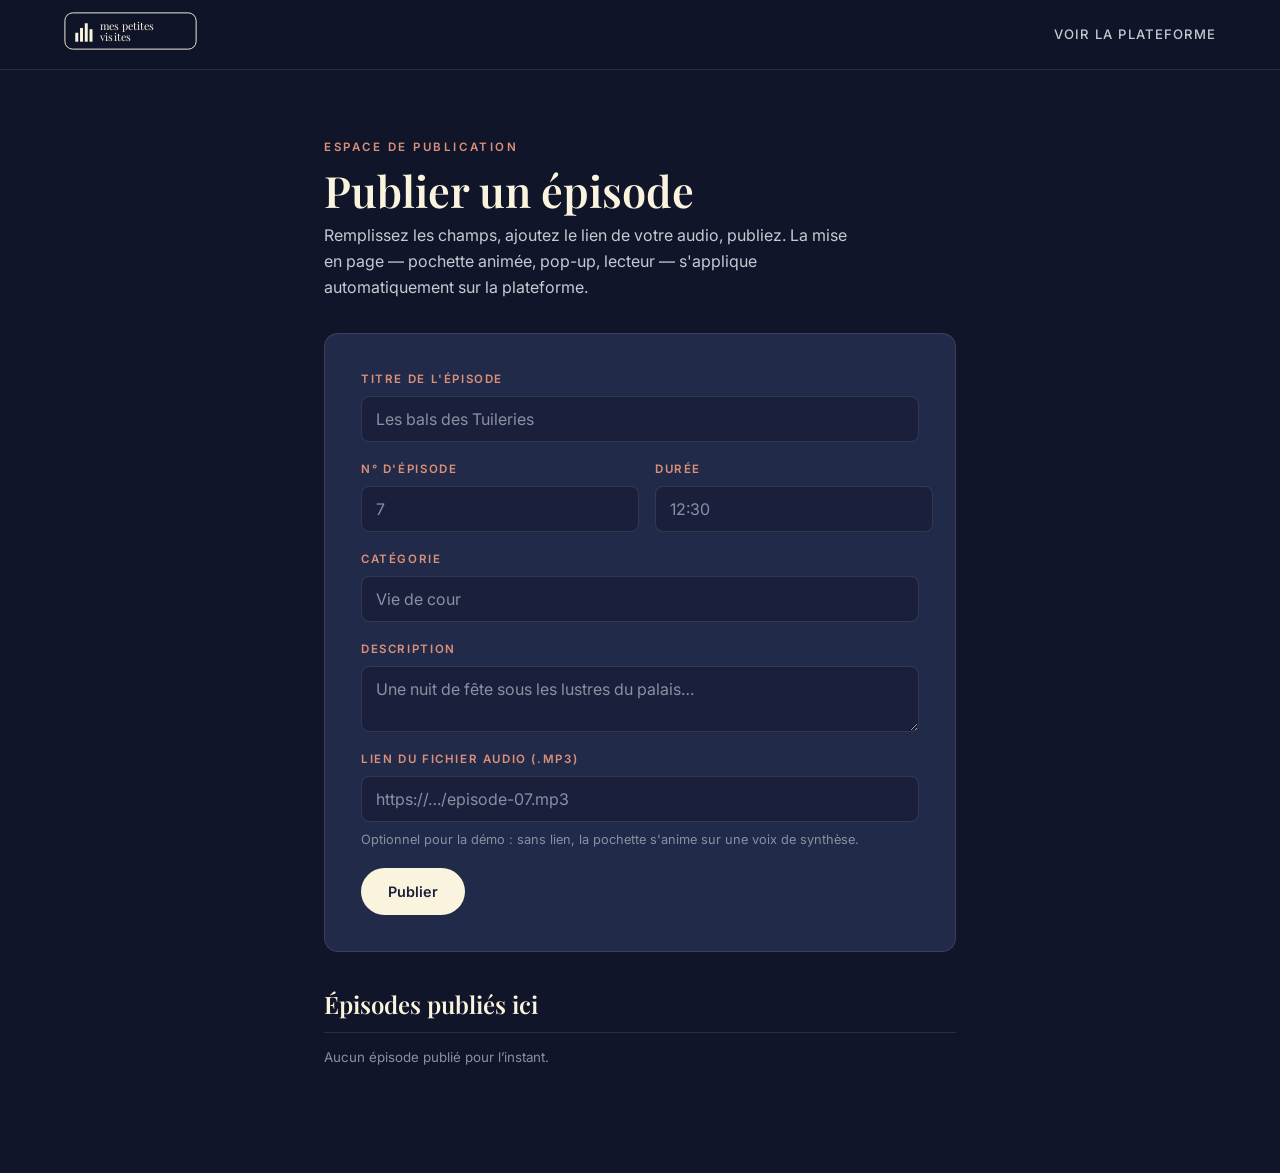
==== commit 0562f7ac: "Rebase la palette sur la charte authentique du site Remplace les couleurs inventées (or/émeraude/ros" ====
--- a/admin.html
+++ b/admin.html
@@ -21,7 +21,7 @@
     .fld input::placeholder, .fld textarea::placeholder { color: var(--text-3); }
     .two { display: grid; grid-template-columns: 1fr 1fr; gap: 16px; }
     .hint { font-size: .8rem; color: var(--text-3); margin: 0; }
-    .done { display: none; margin-top: 18px; background: rgba(62,158,132,.15); border: 1px solid var(--emerald); color: var(--text); padding: 14px 18px; border-radius: 8px; }
+    .done { display: none; margin-top: 18px; background: rgba(142,150,121,.18); border: 1px solid var(--emerald); color: var(--text); padding: 14px 18px; border-radius: 8px; }
     .done a { color: var(--gold-2); border-bottom: 1px solid var(--gold-2); }
     .pub { margin-top: 40px; }
     .pub h2 { font-family: var(--art); font-size: 1.5rem; color: var(--text); }
--- a/assets/css/styles.css
+++ b/assets/css/styles.css
@@ -1,23 +1,39 @@
 /* =================================================================
    Le Second Empire — plateforme d'écoute · mes petites visites
-   Univers : cinémathèque sombre & premium. Le tableau de Winterhalter
-   en pièce maîtresse, palette or + émeraude prélevée sur l'œuvre.
-   Voir design-system/MASTER.md.
+   Univers : cinémathèque premium, rebasée sur la CHARTE AUTHENTIQUE
+   de mes-petites-visites.fr (relevée sur le site live) :
+     bleu nuit #1A203C · terracotta #B54144 · sauge #8E9679 ·
+     olive #4E5340 · crème #FAF3DD · blanc #FFFFFF.
+   Le bleu nuit de la marque sert de fond profond ; la crème porte le
+   texte ; terracotta = état « en lecture » ; sauge/olive = accents.
+   IMPORTANT : les images sont des <img> réels (pas de url() dans une
+   variable CSS — bug WebKit/Safari).
    ================================================================= */
 
 :root {
-  --bg:        #0E0D10;
-  --bg-2:      #121016;
-  --surface:   #17151D;
-  --surface-2: #1F1C26;
-  --line:      rgba(201,162,75,.22);
-  --line-2:    rgba(255,255,255,.09);
-  --gold:      #C9A24B;
-  --gold-2:    #E2C77E;
-  --emerald:   #3E9E84;
-  --text:      #F2EEE4;
-  --text-2:    #A8A299;
-  --text-3:    #6F6A60;
+  /* fonds — bleu nuit de marque (#1A203C) décliné en profondeur */
+  --bg:        #11152A;   /* nuit assombrie — fond le plus profond */
+  --bg-2:      #1A203C;   /* bleu nuit de marque — hero / sections */
+  --surface:   #222A49;   /* bleu nuit relevé — cartes, pop-up */
+  --surface-2: #2C3556;   /* survol des cartes */
+  --line:      rgba(250,243,221,.22);   /* crème translucide — filets marqués */
+  --line-2:    rgba(250,243,221,.11);   /* filets discrets */
+
+  /* accents de la charte (les noms historiques sont conservés pour
+     compatibilité : --gold = clay terracotta, --emerald = sauge) */
+  --navy:      #1A203C;
+  --terracotta:#B54144;   /* secondaire — « en lecture », accents pleins */
+  --gold:      #DB9079;   /* terracotta éclairci — labels/filets sur sombre */
+  --gold-2:    #EDC6B4;   /* clay pâle — surbrillances, emphase */
+  --emerald:   #8E9679;   /* sauge — chips, accents verts */
+  --emerald-d: #4E5340;   /* olive — profondeur */
+  --rose:      #C98F86;
+  --blue:      #6E7FA0;
+  --cream:     #FAF3DD;
+
+  --text:      #FAF3DD;   /* crème sur fond sombre */
+  --text-2:    #C7C9D2;   /* gris bleuté clair — texte secondaire */
+  --text-3:    #8A8FA1;   /* le plus discret */
 
   --ui:   "Inter", "Helvetica Neue", Arial, sans-serif;
   --art:  "Playfair Display", Georgia, serif;
@@ -25,8 +41,6 @@
   --gutter: clamp(20px, 5vw, 64px);
   --maxw:   1320px;
   --ease:   cubic-bezier(.22,.61,.36,1);
-
-  --painting: url("../img/eugenie.jpg");
 }
 
 * { margin: 0; padding: 0; box-sizing: border-box; }
@@ -39,14 +53,17 @@
 .ico { width: 1em; height: 1em; fill: currentColor; display: inline-block; vertical-align: -.1em; }
 
 .eyebrow { font-family: var(--ui); font-weight: 600; text-transform: uppercase; letter-spacing: .22em; font-size: .72rem; color: var(--gold); }
-.section-title { font-size: clamp(1.9rem, 4vw, 3rem); color: var(--text); }
+.section-title { font-size: clamp(1.9rem, 4vw, 3rem); color: var(--cream); }
 .section-note { color: var(--text-2); font-size: .95rem; max-width: 42ch; }
 .section-head { max-width: var(--maxw); margin: 0 auto; padding: 0 var(--gutter); display: flex; flex-wrap: wrap; justify-content: space-between; align-items: flex-end; gap: 20px; }
+
+/* image plein conteneur (réutilisable) */
+.media { position: absolute; inset: 0; width: 100%; height: 100%; object-fit: cover; }
 
 /* ===================== Boutons ===================== */
 .btn { font-family: var(--ui); font-weight: 600; font-size: .9rem; display: inline-flex; align-items: center; gap: 10px; padding: 14px 26px; border-radius: 999px; cursor: pointer; border: 1px solid transparent; transition: transform .2s var(--ease), background .25s var(--ease), color .25s var(--ease), border-color .25s var(--ease); }
 .btn .ico { font-size: 1rem; }
-.btn--solid { background: var(--text); color: #14110b; }
+.btn--solid { background: var(--cream); color: var(--navy); }
 .btn--solid:hover { background: var(--gold-2); transform: translateY(-2px); }
 .btn--ghost { background: transparent; color: var(--text); border-color: var(--line-2); }
 .btn--ghost:hover { border-color: var(--gold); color: var(--gold-2); }
@@ -55,8 +72,8 @@
 .loader { position: fixed; inset: 0; z-index: 1000; display: grid; place-items: center; background: var(--bg); transition: opacity .8s var(--ease), transform .8s var(--ease); }
 .loader.is-open { opacity: 0; transform: scale(1.06); pointer-events: none; }
 .loader__brand { text-align: center; opacity: 0; transform: translateY(10px); animation: brandIn .9s var(--ease) .12s forwards; }
-.loader__logo { height: clamp(48px, 8vw, 70px); color: var(--text); }
-.loader__logo .w { font-family: var(--art); fill: var(--text); }
+.loader__logo { height: clamp(48px, 8vw, 70px); color: var(--cream); }
+.loader__logo .w { font-family: var(--art); fill: var(--cream); }
 .loader__rule { height: 1px; width: 0; background: var(--gold); margin: 20px auto 14px; animation: ruleGrow .8s var(--ease) .5s forwards; }
 .loader__sub { font-family: var(--ui); text-transform: uppercase; letter-spacing: .42em; font-size: .68rem; color: var(--gold); opacity: 0; animation: subIn .7s var(--ease) .75s forwards; }
 @keyframes brandIn { to { opacity: 1; transform: none; } }
@@ -65,24 +82,24 @@
 
 /* ===================== Navbar ===================== */
 .navbar { position: fixed; top: 0; left: 0; right: 0; z-index: 90; display: flex; align-items: center; justify-content: space-between; padding: 18px var(--gutter); transition: background .3s var(--ease), border-color .3s var(--ease), padding .3s var(--ease); border-bottom: 1px solid transparent; }
-.navbar.is-scrolled { background: rgba(14,13,16,.86); -webkit-backdrop-filter: blur(12px); backdrop-filter: blur(12px); border-color: var(--line-2); padding-top: 12px; padding-bottom: 12px; }
-.navbar__logo { color: var(--text); display: block; }
+.navbar.is-scrolled { background: rgba(17,21,42,.88); -webkit-backdrop-filter: blur(12px); backdrop-filter: blur(12px); border-color: var(--line-2); padding-top: 12px; padding-bottom: 12px; }
+.navbar__logo { color: var(--cream); display: block; }
 .navbar__logo svg { height: 38px; width: auto; }
 .navbar__links { display: flex; align-items: center; gap: clamp(16px, 2.4vw, 32px); }
 .navbar__links a { font-size: .82rem; font-weight: 500; letter-spacing: .08em; text-transform: uppercase; color: var(--text-2); transition: color .2s var(--ease); }
-.navbar__links a:hover { color: var(--text); }
+.navbar__links a:hover { color: var(--cream); }
 .navbar__cta { border: 1px solid var(--gold); color: var(--gold-2) !important; padding: 9px 20px; border-radius: 999px; }
-.navbar__cta:hover { background: var(--gold); color: #14110b !important; }
+.navbar__cta:hover { background: var(--gold); color: var(--navy) !important; }
 
 /* ===================== Hero ===================== */
-.hero { position: relative; min-height: 100svh; display: flex; flex-direction: column; justify-content: flex-end; padding: 0 var(--gutter) clamp(56px, 9vh, 110px); overflow: hidden; }
-.hero__art { position: absolute; inset: 0; background: var(--painting) center 18% / cover no-repeat, var(--bg-2); transform: scale(1.08); animation: kenburns 24s ease-in-out infinite alternate; }
-@keyframes kenburns { from { transform: scale(1.06) translateY(0); } to { transform: scale(1.16) translateY(-2%); } }
-.hero__veil { position: absolute; inset: 0; background: linear-gradient(180deg, rgba(14,13,16,.55) 0%, rgba(14,13,16,.15) 32%, rgba(14,13,16,.72) 76%, var(--bg) 100%), radial-gradient(120% 80% at 50% 30%, transparent 40%, rgba(14,13,16,.45)); }
+.hero { position: relative; min-height: 100svh; display: flex; flex-direction: column; justify-content: flex-end; padding: 0 var(--gutter) clamp(56px, 9vh, 110px); overflow: hidden; background: var(--bg-2); }
+.hero__img { position: absolute; inset: 0; width: 100%; height: 100%; object-fit: cover; object-position: center 28%; transform: scale(1.08); animation: kenburns 26s ease-in-out infinite alternate; }
+@keyframes kenburns { from { transform: scale(1.06) translateY(0); } to { transform: scale(1.15) translateY(-2%); } }
+.hero__veil { position: absolute; inset: 0; background: linear-gradient(90deg, rgba(17,21,42,.94) 0%, rgba(17,21,42,.72) 30%, rgba(17,21,42,.20) 66%, rgba(17,21,42,.5) 100%), linear-gradient(180deg, rgba(17,21,42,.4) 0%, transparent 30%, transparent 62%, var(--bg) 100%); }
 .hero__inner { position: relative; z-index: 2; max-width: 760px; }
 .hero__eyebrow { font-family: var(--ui); font-weight: 600; text-transform: uppercase; letter-spacing: .26em; font-size: .8rem; color: var(--gold-2); }
-.hero__title { font-size: clamp(3rem, 9vw, 6.6rem); margin: 16px 0 0; letter-spacing: -.01em; text-shadow: 0 6px 40px rgba(0,0,0,.6); }
-.hero__lead { font-size: clamp(1.05rem, 1.6vw, 1.25rem); color: #e6e1d6; max-width: 54ch; margin: 22px 0 0; }
+.hero__title { font-size: clamp(3rem, 9vw, 6.6rem); margin: 16px 0 0; letter-spacing: -.01em; color: var(--cream); text-shadow: 0 6px 44px rgba(0,0,0,.7); }
+.hero__lead { font-size: clamp(1.05rem, 1.6vw, 1.25rem); color: #ECE6D2; max-width: 54ch; margin: 22px 0 0; text-shadow: 0 2px 16px rgba(0,0,0,.5); }
 .hero__actions { display: flex; flex-wrap: wrap; gap: 14px; margin-top: 34px; }
 .hero__scroll { position: absolute; left: 50%; bottom: 22px; transform: translateX(-50%); width: 26px; height: 42px; border: 1px solid var(--line-2); border-radius: 999px; display: grid; place-items: start center; padding-top: 8px; z-index: 2; }
 .hero__scroll span { width: 3px; height: 8px; border-radius: 2px; background: var(--gold-2); animation: scrolldot 1.8s var(--ease) infinite; }
@@ -91,9 +108,10 @@
 /* ===================== À la une ===================== */
 .featured { padding: clamp(56px, 8vw, 100px) var(--gutter); }
 .featured__card { max-width: var(--maxw); margin: 0 auto; display: grid; grid-template-columns: 1.15fr 1fr; background: var(--surface); border: 1px solid var(--line-2); border-radius: 18px; overflow: hidden; }
-.featured__cover { background: var(--painting) center / cover no-repeat, var(--bg-2); min-height: 340px; }
+.featured__cover { position: relative; overflow: hidden; min-height: 340px; background: var(--bg-2); }
+.featured__cover::after { content: ""; position: absolute; inset: 0; background: linear-gradient(90deg, transparent 60%, rgba(17,21,42,.62)); }
 .featured__body { padding: clamp(28px, 4vw, 54px); display: flex; flex-direction: column; justify-content: center; gap: 14px; }
-.featured__title { font-size: clamp(1.8rem, 3.2vw, 2.8rem); }
+.featured__title { font-size: clamp(1.8rem, 3.2vw, 2.8rem); color: var(--cream); }
 .featured__desc { color: var(--text-2); }
 .featured__body .btn { align-self: flex-start; margin-top: 10px; }
 
@@ -102,40 +120,41 @@
 .grid { max-width: var(--maxw); margin: 36px auto 0; padding: 0 var(--gutter); display: grid; grid-template-columns: repeat(auto-fill, minmax(290px, 1fr)); gap: clamp(20px, 2.4vw, 32px); }
 .card { background: var(--surface); border: 1px solid var(--line-2); border-radius: 14px; overflow: hidden; cursor: pointer; transition: transform .3s var(--ease), border-color .3s var(--ease), background .3s var(--ease); }
 .card:hover { transform: translateY(-6px); border-color: var(--line); background: var(--surface-2); }
-.card.is-playing { border-color: var(--gold); }
-.card__cover { position: relative; aspect-ratio: 16/10; background-color: var(--bg-2); background-size: cover; background-repeat: no-repeat; }
-.card__cover::after { content: ""; position: absolute; inset: 0; background: linear-gradient(180deg, transparent 45%, rgba(14,13,16,.85)); }
-.card__cat { position: absolute; z-index: 2; top: 12px; left: 12px; font-family: var(--ui); font-size: .66rem; font-weight: 600; text-transform: uppercase; letter-spacing: .12em; color: var(--gold-2); background: rgba(14,13,16,.6); border: 1px solid var(--line); padding: 5px 10px; border-radius: 999px; }
-.card__dur { position: absolute; z-index: 2; bottom: 12px; left: 12px; font-size: .74rem; font-weight: 600; color: var(--text); font-variant-numeric: tabular-nums; }
-.card__play { position: absolute; z-index: 2; bottom: 10px; right: 12px; width: 46px; height: 46px; border-radius: 50%; background: var(--text); color: #14110b; display: grid; place-items: center; font-size: 1.05rem; opacity: 0; transform: scale(.8) translateY(6px); transition: opacity .25s var(--ease), transform .25s var(--ease), background .2s; }
+.card.is-playing { border-color: var(--terracotta); }
+.card__cover { position: relative; overflow: hidden; aspect-ratio: 16/10; background: var(--bg-2); }
+.card__img { position: absolute; inset: 0; width: 100%; height: 100%; object-fit: cover; transition: transform .5s var(--ease); }
+.card:hover .card__img { transform: scale(1.05); }
+.card__cover::after { content: ""; position: absolute; inset: 0; background: linear-gradient(180deg, rgba(17,21,42,.1) 40%, rgba(17,21,42,.82)); }
+.card__cat { position: absolute; z-index: 2; top: 12px; left: 12px; font-family: var(--ui); font-size: .64rem; font-weight: 600; text-transform: uppercase; letter-spacing: .12em; color: var(--cream); background: rgba(142,150,121,.34); border: 1px solid rgba(142,150,121,.62); padding: 5px 11px; border-radius: 999px; -webkit-backdrop-filter: blur(4px); backdrop-filter: blur(4px); }
+.card__dur { position: absolute; z-index: 2; bottom: 13px; left: 14px; font-size: .76rem; font-weight: 600; color: var(--cream); font-variant-numeric: tabular-nums; text-shadow: 0 1px 6px rgba(0,0,0,.7); }
+.card__play { position: absolute; z-index: 2; bottom: 10px; right: 12px; width: 46px; height: 46px; border-radius: 50%; background: var(--cream); color: var(--navy); display: grid; place-items: center; font-size: 1.05rem; opacity: 0; transform: scale(.8) translateY(6px); transition: opacity .25s var(--ease), transform .25s var(--ease), background .2s; }
 .card:hover .card__play { opacity: 1; transform: none; }
 .card__play:hover { background: var(--gold-2); }
-.card.is-playing .card__play { opacity: 1; transform: none; background: var(--gold); }
+.card.is-playing .card__play { opacity: 1; transform: none; background: var(--terracotta); color: #fff; }
 .card__body { padding: 18px 20px 22px; }
-.card__num { font-family: var(--ui); font-size: .68rem; font-weight: 600; text-transform: uppercase; letter-spacing: .14em; color: var(--text-3); }
-.card__title { font-size: 1.35rem; margin: 8px 0 8px; line-height: 1.18; }
+.card__num { font-family: var(--ui); font-size: .68rem; font-weight: 600; text-transform: uppercase; letter-spacing: .14em; color: var(--gold); }
+.card__title { font-size: 1.35rem; margin: 8px 0 8px; line-height: 1.18; color: var(--cream); }
 .card__desc { font-size: .9rem; color: var(--text-2); display: -webkit-box; -webkit-line-clamp: 2; -webkit-box-orient: vertical; overflow: hidden; }
 
 /* ===================== Tableau décrypté ===================== */
 .tableau { padding: clamp(56px, 8vw, 100px) 0; background: var(--bg-2); border-top: 1px solid var(--line-2); border-bottom: 1px solid var(--line-2); }
 .tableau__head { max-width: var(--maxw); margin: 0 auto 36px; padding: 0 var(--gutter); display: grid; gap: 12px; }
 .tableau__stage { max-width: var(--maxw); margin: 0 auto; padding: 0 var(--gutter); display: grid; grid-template-columns: 1.4fr 1fr; gap: clamp(24px, 4vw, 56px); align-items: center; }
-.tableau__art { position: relative; aspect-ratio: 4/3; background: var(--painting) center / cover no-repeat, var(--surface); border-radius: 12px; border: 1px solid var(--line); box-shadow: 0 30px 70px -30px rgba(0,0,0,.8); }
-.hotspot { position: absolute; width: 22px; height: 22px; transform: translate(-50%,-50%); border-radius: 50%; border: 2px solid var(--gold-2); background: rgba(201,162,75,.35); cursor: pointer; padding: 0; }
+.tableau__art { position: relative; overflow: hidden; aspect-ratio: 4/3; background: var(--surface); border-radius: 12px; border: 1px solid var(--line); box-shadow: 0 30px 70px -30px rgba(0,0,0,.8); }
+.hotspot { position: absolute; z-index: 3; width: 24px; height: 24px; transform: translate(-50%,-50%); border-radius: 50%; border: 2px solid var(--gold-2); background: rgba(181,65,68,.45); cursor: pointer; padding: 0; }
 .hotspot::after { content: ""; position: absolute; inset: -6px; border-radius: 50%; border: 1px solid var(--gold-2); opacity: .8; animation: ping 2.4s var(--ease) infinite; }
 .hotspot:hover, .hotspot.is-active { background: var(--gold); }
-.hotspot.is-active { box-shadow: 0 0 0 4px rgba(201,162,75,.3); }
-@keyframes ping { 0% { transform: scale(.7); opacity: .9; } 80%,100% { transform: scale(1.6); opacity: 0; } }
-.tableau__cap { background: var(--surface); border: 1px solid var(--line-2); border-radius: 12px; padding: clamp(22px, 3vw, 34px); min-height: 180px; }
-.tableau__cap h3 { font-size: 1.5rem; margin: 10px 0 12px; color: var(--text); }
+.hotspot.is-active { box-shadow: 0 0 0 5px rgba(219,144,121,.32); }
+@keyframes ping { 0% { transform: scale(.7); opacity: .9; } 80%,100% { transform: scale(1.7); opacity: 0; } }
+.tableau__cap { background: var(--surface); border: 1px solid var(--line-2); border-radius: 12px; padding: clamp(22px, 3vw, 34px); min-height: 180px; opacity: .65; transition: opacity .3s var(--ease); }
+.tableau__cap.is-show { opacity: 1; border-color: var(--line); }
+.tableau__cap h3 { font-size: 1.5rem; margin: 10px 0 12px; color: var(--cream); }
 .tableau__cap p:last-child { color: var(--text-2); }
-.tableau__cap { opacity: .6; transition: opacity .3s var(--ease); }
-.tableau__cap.is-show { opacity: 1; }
 
 /* ===================== À propos ===================== */
 .about { padding: clamp(64px, 9vw, 120px) var(--gutter); }
 .about__inner { max-width: 820px; margin: 0 auto; text-align: center; }
-.about__lead { font-family: var(--art); font-size: clamp(1.6rem, 3vw, 2.3rem); line-height: 1.34; color: var(--text); margin-top: 18px; }
+.about__lead { font-family: var(--art); font-size: clamp(1.6rem, 3vw, 2.3rem); line-height: 1.34; color: var(--cream); margin-top: 18px; }
 .about__lead em { font-style: italic; color: var(--gold-2); }
 .about__stats { display: flex; flex-wrap: wrap; justify-content: center; gap: clamp(28px, 6vw, 64px); margin-top: 44px; }
 .about__stats strong { display: block; font-family: var(--art); font-size: 1.7rem; color: var(--gold-2); }
@@ -148,6 +167,7 @@
 .subscribe__form { display: flex; gap: 10px; margin: 30px auto 22px; max-width: 480px; }
 .subscribe__form input { flex: 1; background: var(--surface); border: 1px solid var(--line-2); border-radius: 999px; padding: 14px 20px; color: var(--text); font-family: var(--ui); font-size: .95rem; }
 .subscribe__form input:focus { outline: none; border-color: var(--gold); }
+.subscribe__form input::placeholder { color: var(--text-3); }
 .subscribe__form .btn { flex: none; }
 .platforms { display: inline-flex; flex-wrap: wrap; justify-content: center; align-items: center; }
 .platforms a { font-size: .78rem; letter-spacing: .12em; text-transform: uppercase; color: var(--text-2); padding: 8px 22px; position: relative; transition: color .2s var(--ease); }
@@ -157,7 +177,7 @@
 /* ===================== Footer ===================== */
 .footer { padding: 52px var(--gutter) 120px; border-top: 1px solid var(--line-2); }
 .footer__inner { max-width: var(--maxw); margin: 0 auto; display: flex; flex-wrap: wrap; justify-content: space-between; gap: 18px 40px; align-items: baseline; }
-.footer__brand { font-family: var(--art); font-size: 1.5rem; color: var(--text); }
+.footer__brand { font-family: var(--art); font-size: 1.5rem; color: var(--cream); }
 .footer__tag { color: var(--text-3); font-size: .8rem; letter-spacing: .1em; text-transform: uppercase; }
 .footer__note { color: var(--text-3); font-size: .78rem; max-width: 50ch; }
 .footer em { color: var(--text-2); font-style: italic; }
@@ -165,41 +185,41 @@
 /* ===================== Pop-up ===================== */
 .modal { position: fixed; inset: 0; z-index: 200; display: grid; place-items: center; padding: clamp(14px, 3vw, 40px); }
 .modal[hidden] { display: none; }
-.modal__scrim { position: absolute; inset: 0; background: rgba(7,6,9,.7); -webkit-backdrop-filter: blur(8px); backdrop-filter: blur(8px); opacity: 0; transition: opacity .3s var(--ease); }
+.modal__scrim { position: absolute; inset: 0; background: rgba(7,9,20,.74); -webkit-backdrop-filter: blur(8px); backdrop-filter: blur(8px); opacity: 0; transition: opacity .3s var(--ease); }
 .modal.is-open .modal__scrim { opacity: 1; }
 .modal__dialog { position: relative; width: min(1040px, 100%); max-height: 92vh; overflow: auto; background: var(--surface); border: 1px solid var(--line); border-radius: 20px; display: grid; grid-template-columns: 1.35fr 1fr; box-shadow: 0 50px 120px -30px rgba(0,0,0,.9); transform: translateY(24px) scale(.97); opacity: 0; transition: transform .35s var(--ease), opacity .35s var(--ease); }
 .modal.is-open .modal__dialog { transform: none; opacity: 1; }
-.modal__close { position: absolute; top: 14px; right: 14px; z-index: 3; width: 40px; height: 40px; border-radius: 50%; border: 1px solid var(--line-2); background: rgba(14,13,16,.5); color: var(--text); cursor: pointer; display: grid; place-items: center; font-size: 1.1rem; transition: background .2s, color .2s; }
-.modal__close:hover { background: var(--gold); color: #14110b; }
+.modal__close { position: absolute; top: 14px; right: 14px; z-index: 3; width: 40px; height: 40px; border-radius: 50%; border: 1px solid var(--line-2); background: rgba(17,21,42,.5); color: var(--cream); cursor: pointer; display: grid; place-items: center; font-size: 1.1rem; transition: background .2s, color .2s; }
+.modal__close:hover { background: var(--gold); color: var(--navy); }
 .modal__art { position: relative; background: var(--bg); min-height: 320px; }
 .modal__art canvas { width: 100%; height: 100%; display: block; }
 .modal__panel { padding: clamp(24px, 3vw, 40px); display: flex; flex-direction: column; justify-content: center; gap: 14px; }
-.modal__title { font-size: clamp(1.6rem, 3vw, 2.4rem); }
+.modal__title { font-size: clamp(1.6rem, 3vw, 2.4rem); color: var(--cream); }
 .modal__desc { color: var(--text-2); font-size: .95rem; }
-.modal__track { height: 6px; border-radius: 999px; background: rgba(255,255,255,.12); cursor: pointer; margin-top: 8px; overflow: hidden; }
+.modal__track { height: 6px; border-radius: 999px; background: rgba(250,243,221,.16); cursor: pointer; margin-top: 8px; overflow: hidden; }
 .modal__fill { height: 100%; width: 0; background: linear-gradient(90deg, var(--gold), var(--gold-2)); }
 .modal__time { display: flex; justify-content: space-between; font-size: .78rem; color: var(--text-3); font-variant-numeric: tabular-nums; }
 .modal__controls { display: flex; align-items: center; justify-content: center; gap: 24px; margin-top: 8px; }
 .ctrl { position: relative; background: none; border: 0; color: var(--text-2); cursor: pointer; width: 46px; height: 46px; display: grid; place-items: center; font-size: 1.3rem; transition: color .2s; }
-.ctrl:hover { color: var(--text); }
+.ctrl:hover { color: var(--cream); }
 .ctrl i { position: absolute; font-style: normal; font-size: .55rem; font-weight: 700; color: inherit; }
-.ctrl--main { width: 62px; height: 62px; border-radius: 50%; background: var(--text); color: #14110b; font-size: 1.4rem; transition: transform .2s var(--ease), background .2s; }
+.ctrl--main { width: 62px; height: 62px; border-radius: 50%; background: var(--cream); color: var(--navy); font-size: 1.4rem; transition: transform .2s var(--ease), background .2s; }
 .ctrl--main:hover { background: var(--gold-2); transform: scale(1.05); }
 
 /* ===================== Barre réduite ===================== */
-.bar { position: fixed; left: 0; right: 0; bottom: 0; z-index: 150; display: flex; align-items: center; gap: 12px; padding: 12px clamp(14px, 3vw, 30px); padding-bottom: calc(12px + env(safe-area-inset-bottom)); background: rgba(18,16,22,.96); -webkit-backdrop-filter: blur(12px); backdrop-filter: blur(12px); border-top: 1px solid var(--line-2); transform: translateY(110%); transition: transform .45s var(--ease); }
+.bar { position: fixed; left: 0; right: 0; bottom: 0; z-index: 150; display: flex; align-items: center; gap: 12px; padding: 12px clamp(14px, 3vw, 30px); padding-bottom: calc(12px + env(safe-area-inset-bottom)); background: rgba(17,21,42,.96); -webkit-backdrop-filter: blur(12px); backdrop-filter: blur(12px); border-top: 1px solid var(--line-2); transform: translateY(110%); transition: transform .45s var(--ease); }
 .bar.is-on { transform: none; }
 .bar__fill { position: absolute; top: 0; left: 0; height: 2px; width: 0; background: linear-gradient(90deg, var(--gold), var(--gold-2)); }
 .bar__open { flex: 1; min-width: 0; display: flex; align-items: center; gap: 14px; background: none; border: 0; color: inherit; cursor: pointer; text-align: left; }
-.bar__thumb { flex: none; width: 46px; height: 46px; border-radius: 8px; background: var(--painting) center / cover no-repeat, var(--bg-2); }
+.bar__thumb { position: relative; overflow: hidden; flex: none; width: 46px; height: 46px; border-radius: 8px; background: var(--bg-2); }
 .bar__info { min-width: 0; display: flex; flex-direction: column; }
-.bar__title { font-family: var(--art); font-size: 1.02rem; white-space: nowrap; overflow: hidden; text-overflow: ellipsis; }
+.bar__title { font-family: var(--art); font-size: 1.02rem; color: var(--cream); white-space: nowrap; overflow: hidden; text-overflow: ellipsis; }
 .bar__cat { font-size: .68rem; letter-spacing: .12em; text-transform: uppercase; color: var(--text-3); }
 .bar__chev { color: var(--text-3); font-size: 1rem; transform: rotate(-90deg); }
 .bar__toggle { flex: none; width: 48px; height: 48px; border-radius: 50%; border: 1px solid var(--gold); background: transparent; color: var(--gold-2); cursor: pointer; display: grid; place-items: center; font-size: 1.1rem; transition: background .2s, color .2s; }
-.bar__toggle:hover { background: var(--gold); color: #14110b; }
+.bar__toggle:hover { background: var(--gold); color: var(--navy); }
 .bar__close { flex: none; background: none; border: 0; color: var(--text-3); cursor: pointer; font-size: 1.1rem; width: 40px; height: 40px; }
-.bar__close:hover { color: var(--text); }
+.bar__close:hover { color: var(--cream); }
 
 /* ===================== Révélation ===================== */
 .reveal { opacity: 0; transform: translateY(24px); transition: opacity .7s var(--ease), transform .7s var(--ease); }
@@ -221,6 +241,6 @@
 @media (prefers-reduced-motion: reduce) {
   html { scroll-behavior: auto; }
   .reveal { opacity: 1; transform: none; transition: none; }
-  .hero__art { animation: none; transform: scale(1.04); }
+  .hero__img { animation: none; transform: scale(1.04); }
   .hero__scroll span, .hotspot::after { animation: none; }
 }
